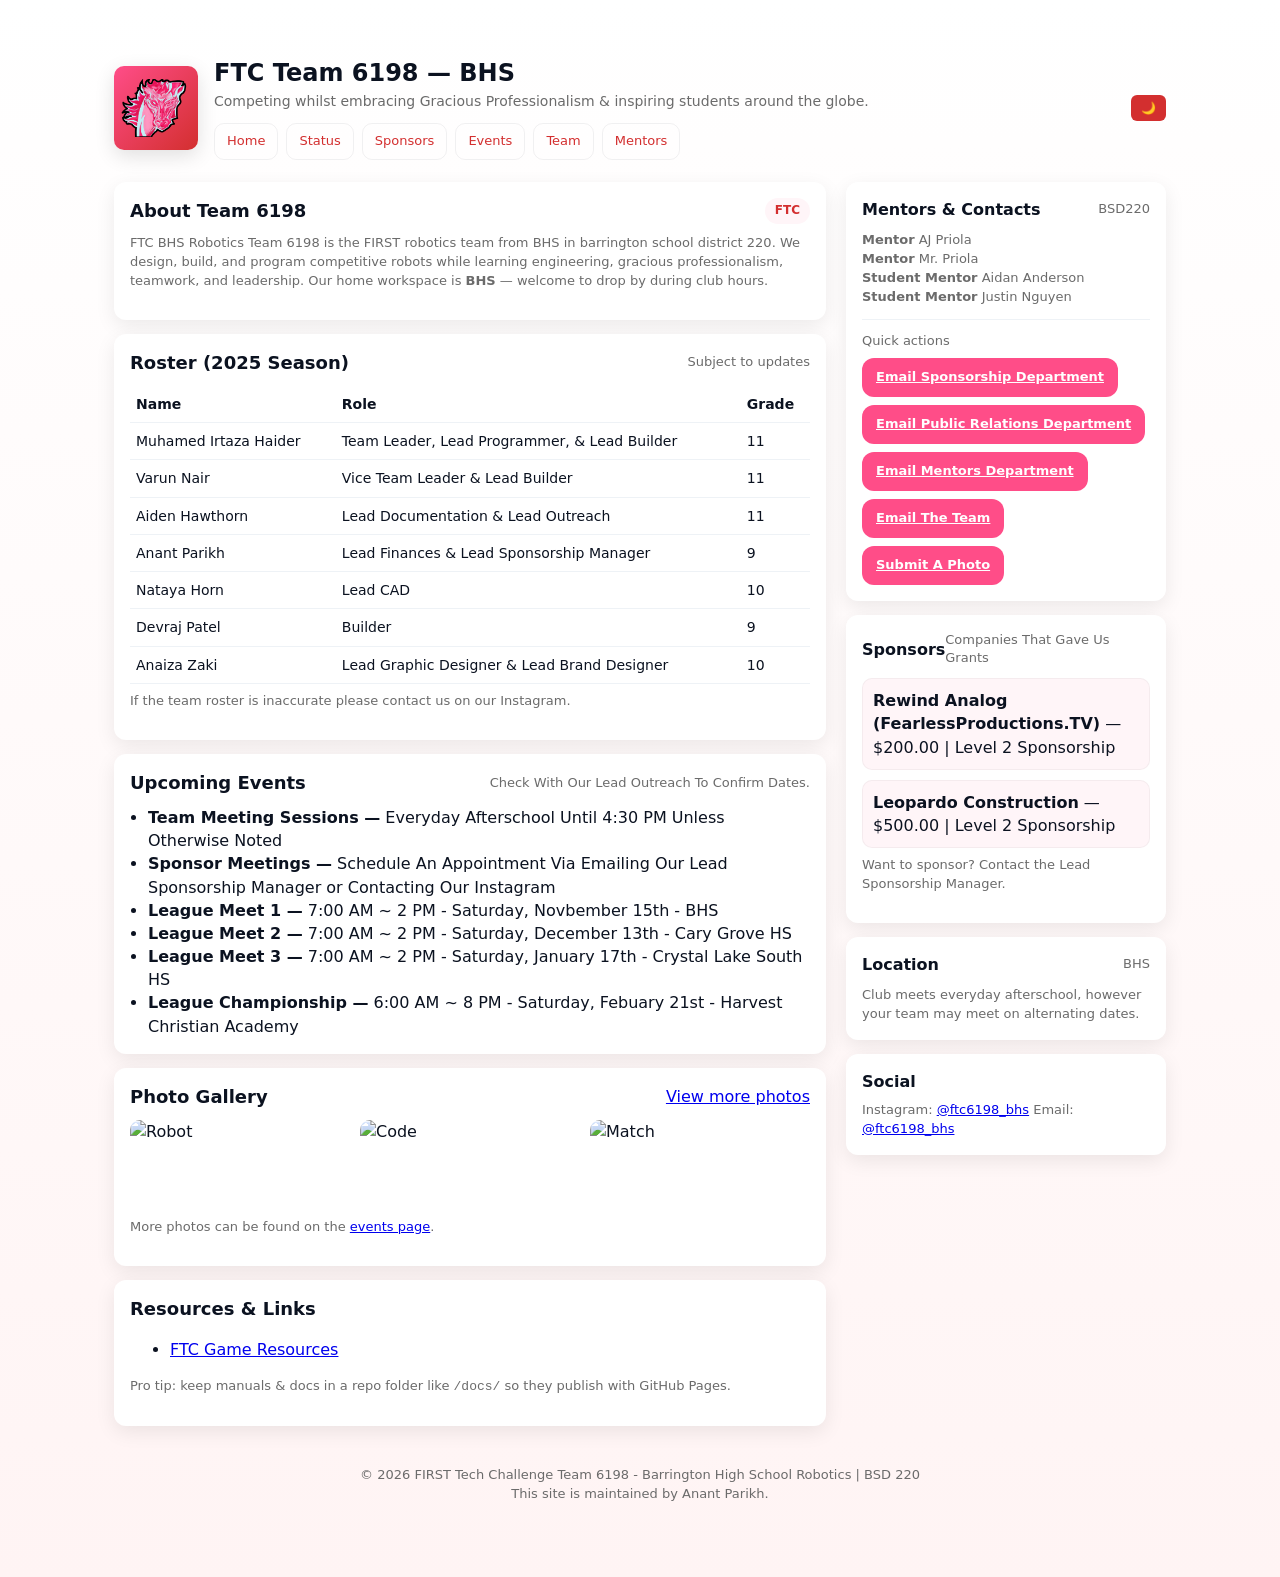
==== index.html @ 5859d626 "Updated index.html" ====
<!doctype html>
<html lang="en">
<head>
  <!-- Page metadata and SEO for Home page -->
  <meta charset="utf-8" />
  <meta name="viewport" content="width=device-width,initial-scale=1" />
  <title>FTC BHS Robotics Team 6198</title>
  <meta name="description" content="FTC BHS Robotics Team 6198. Events, Mentors, Resources, Sponsors, Status, & Team Information pertaining to our team." />
  <meta property="og:title" content="FTC BHS Robotics Team 6198" />
  <meta property="og:description" content="Our robotics team values adaptability, caution, collaboration, dedication, discipline, efficiency, humility, & sustainability." />
  <meta property="og:type" content="website" />
  <meta name="theme-color" content="#ff4d88" />

  <style>
    /* Unified site-wide CSS with requested color scheme: Light = White/Pink/Red; Dark = Black/Maroon/Orange */
    :root {
      --accent: #ff4d88; /* pink */
      --accent-dark: #d32f2f; /* red */
      --muted: #6b6b6b;
      --bg: #ffffff;
      --card: #ffffff;
      --sponsor-bg: #fff5f8;
      --max-width: 1100px;
      --radius: 12px;
      --shadow: 0 6px 20px rgba(0,0,0,0.08);
      --text: #0b1220;
      --pink-bg: #fff5f8;
      font-family: Inter, system-ui, -apple-system, "Segoe UI", Roboto, "Helvetica Neue", Arial, sans-serif;
    }

    body.dark {
      --bg: #000000; /* black */
      --card: #3b0b0b; /* maroon */
      --accent: #ff8a00; /* orange */
      --accent-dark: #d35400; /* darker orange */
      --muted: #b0b0b0;
      --sponsor-bg: rgba(255,255,255,0.03);
      color: #f5f5f5;
      background: linear-gradient(180deg, #000000 0%, #1a0000 100%);
    }

    /* Reset and base */
    * { box-sizing: border-box; }
    body {
      margin: 0;
      background: linear-gradient(180deg, #ffffff 0%, #fff4f4 100%);
      color: var(--text);
      line-height: 1.45;
      -webkit-font-smoothing: antialiased;
      -moz-osx-font-smoothing: grayscale;
      transition: background 0.3s, color 0.3s;
    }

    .wrap { max-width: var(--max-width); margin: 32px auto; padding: 24px; }

    header { display:flex; gap:16px; align-items:center; margin-bottom:18px; }

    .logo {
      width:84px; height:84px; border-radius:10px;
      background: linear-gradient(135deg, var(--accent), var(--accent-dark));
      display:grid; place-items:center; color:white; font-weight:700; font-size:20px;
      box-shadow: 0 6px 20px rgba(0,0,0,0.12);
      position:relative;
      overflow:hidden;
    }
    .logo img {
      width:100%;
      height:100%;
      object-fit:contain;
      position:absolute;
      top:0;
      left:0;
    }
    .logo span {
      position:relative;
      z-index:1;
      font-size:0;
    }

    h1 { margin:0; font-size:24px; }
    .sub { color: var(--muted); font-size:14px; }

    nav { margin-top:12px; display:flex; gap:8px; flex-wrap:wrap; }

    a.btn {
      text-decoration:none; padding:8px 12px; border-radius:10px; background:transparent;
      border:1px solid rgba(15,23,42,0.06); font-size:13px; color:var(--accent-dark);
      transition: background 0.2s, color 0.2s;
    }
    a.btn:hover { background:var(--accent-dark); color:white; }

    .dark-toggle { margin-left:auto; background:var(--accent-dark); border:none; color:white; padding:6px 10px; border-radius:6px; cursor:pointer; font-size:12px; transition:0.2s; }
    .dark-toggle:hover { background:var(--accent); }

    main { display:grid; grid-template-columns: 1fr 320px; gap:20px; margin-top:22px; }
    @media (max-width:900px) { main{ grid-template-columns:1fr; } .right-col{ order:2; } }

    .card {
      background:var(--card); padding:16px; border-radius:var(--radius);
      box-shadow:var(--shadow); transition: background 0.3s, color 0.3s;
    }

    /* Normalize spacing between articles and ensure font is applied */
    html, body { font-family: Inter, system-ui, -apple-system, "Segoe UI", Roboto, "Helvetica Neue", Arial, sans-serif; }
    section > article.card { margin-top: 14px; }
    section > article.card:first-child { margin-top: 0; }

    .section-title { display:flex; justify-content:space-between; align-items:center; margin-bottom:10px; }
    .muted { color:var(--muted); font-size:13px; }
    .muted-block { color:var(--muted); font-size:13px; margin-top:8px; }

    .tag, .pill { display:inline-block; padding:4px 10px; border-radius:999px; background:var(--pink-bg); font-size:12px; font-weight:600; color:var(--accent-dark); }

    table { width:100%; border-collapse:collapse; margin-top:8px; }
    th, td { padding:8px 6px; text-align:left; font-size:14px; border-bottom:1px solid #eef2f6; }
    th { font-weight:700; color:var(--text); }

    .gallery { display:grid; grid-template-columns: repeat(3,1fr); gap:10px; margin-top:8px; }
    .gallery img { width:100%; height:90px; object-fit:cover; border-radius:10px; }
    @media (max-width:600px) { .gallery { grid-template-columns:repeat(2,1fr); } .gallery img { height:72px; } }

    .center { display:flex; align-items:center; gap:10px; }
    .cta { background:var(--accent); color:#fff; padding:10px 14px; border-radius:12px; font-weight:600; display:inline-block; font-size:13px; }

    .sponsor-list { display:flex; flex-direction:column; gap:10px; }
    .sponsor { padding:10px; border-radius:10px; background:var(--sponsor-bg, #fff5f8); border:1px solid rgba(0,0,0,0.04); }

    /* Flip card & grid (mentors/team) */
    .mentor-grid, .team-grid { display:grid; grid-template-columns: repeat(auto-fit, minmax(220px,1fr)); gap:18px; justify-content:center; text-align:center; }
    .team-mentor, .team-member { perspective:1000px; cursor:pointer; }
    .flip-inner { position:relative; width:100%; height:300px; transition: transform 0.6s; transform-style:preserve-3d; }
    .team-mentor:hover .flip-inner, .team-mentor.flipped .flip-inner, .team-member:hover .flip-inner, .team-member.flipped .flip-inner { transform:rotateY(180deg); }
    .flip-front, .flip-back { position:absolute; width:100%; height:100%; backface-visibility:hidden; border-radius:var(--radius); background:var(--card); box-shadow:0 3px 12px rgba(15,23,42,0.05); padding:14px; display:flex; flex-direction:column; align-items:center; justify-content:center; transition: background 0.3s, color 0.3s; }
    .flip-back { transform:rotateY(180deg); background: linear-gradient(135deg, var(--accent), var(--accent-dark)); color:white; text-align:center; }
    .flip-back p { color:#fff5f1; font-size:13px; line-height:1.4; }

    .right-col { position:sticky; top:20px; height:fit-content; }
    .right-col > .card { margin-top: 14px; }
    .right-col > .card:first-child { margin-top: 0; }

    footer { margin-top:22px; text-align:center; color:var(--muted); font-size:13px; padding:18px 0; }
  </style>
</head>
<body>
  <div class="wrap">
    <!-- HEADER: Site branding and navigation -->
    <header>
      <!-- LOGO: Team 6198 branding -->
      <div class="logo" aria-label="Team 6198 Logo">
        <img src="IMAGES/Logo.PNG" alt="6198" />
        <span>6198</span>
      </div>
      <!-- HEADER CONTENT: Title and navigation menu -->
      <div>
        <h1>FTC Team 6198 — BHS</h1>
        <div class="sub">Competing whilst embracing Gracious Professionalism & inspiring students around the globe.</div>
        <!-- PRIMARY NAVIGATION: Links to main pages -->
        <nav>
          <a class="btn" href="index.html">Home</a>
          <a class="btn" href="status.html">Status</a>
          <a class="btn" href="sponsors.html">Sponsors</a>
          <a class="btn" href="events.html">Events</a>
          <a class="btn" href="team.html">Team</a>
          <a class="btn" href="mentors.html">Mentors</a>
        </nav>
      </div>
      <!-- DARK MODE TOGGLE: Theme switcher -->
      <button id="darkModeToggle" class="dark-toggle">🌙</button>
    </header>


    <main>
      <!-- LEFT COLUMN: Main content articles -->
      <section>
        <!-- ABOUT SECTION: Team introduction and mission statement -->
        <article id="about" class="card" aria-labelledby="about-heading">
          <div class="section-title">
            <h2 id="about-heading" style="margin:0;font-size:18px">About Team 6198</h2>
            <span class="tag">FTC</span>
          </div>
          <p class="muted-block">
            FTC BHS Robotics Team 6198 is the FIRST robotics team from BHS in barrington school district 220. We design, build, and program competitive robots while learning engineering, gracious professionalism, teamwork, and leadership. Our home workspace is <strong>BHS</strong> — welcome to drop by during club hours.
          </p>
        </article>

        <!-- ROSTER SECTION: Current team members and their roles (varies by season) -->
        <article id="roster" class="card" aria-labelledby="roster-heading" style="margin-top:14px">
          <div class="section-title">
            <h2 id="roster-heading" style="margin:0;font-size:18px">Roster (2025 Season)</h2>
            <span class="muted small">Subject to updates</span>
          </div>

          <!-- ROSTER TABLE: Team member names, roles, and grade levels -->
          <table role="table" aria-label="Team roster">
            <thead>
              <tr>
                <th>Name</th>
                <th>Role</th>
                <th>Grade</th>
              </tr>
            </thead>
            <tbody id="roster-body">
              <!-- ROSTER ENTRIES: Current team members and their roles -->
              <tr><td>Muhamed Irtaza Haider</td><td>Team Leader, Lead Programmer, & Lead Builder</td><td>11</td></tr>
              <tr><td>Varun Nair</td><td>Vice Team Leader & Lead Builder</td><td>11</td></tr>
              <tr><td>Aiden Hawthorn</td><td>Lead Documentation & Lead Outreach</td><td>11</td></tr>
              <tr><td>Anant Parikh</td><td>Lead Finances & Lead Sponsorship Manager</td><td>9</td></tr>
              <tr><td>Nataya Horn</td><td>Lead CAD</td><td>10</td></tr>
              <tr><td>Devraj Patel</td><td>Builder</td><td>9</td></tr>
              <tr><td>Anaiza Zaki</td><td>Lead Graphic Designer & Lead Brand Designer</td><td>10</td></tr>
            </tbody>
          </table>

          <!-- ROSTER TEMPLATE: Add new team members here each season (varies by season) -->
          <!-- INSTRUCTIONS: Use JavaScript's addRosterRow() function or add table rows directly -->
          <!-- Example: <tr><td>[NAME]</td><td>[ROLE]</td><td>[GRADE]</td></tr> -->

          <p class="muted-block small">If the team roster is inaccurate please contact us on our Instagram.</p>
        </article>

        <!-- UPCOMING EVENTS SECTION: Competitions and team meetings (varies by season) -->
        <article id="schedule" class="card" aria-labelledby="schedule-heading" style="margin-top:14px">
          <div class="section-title">
            <h2 id="schedule-heading" style="margin:0;font-size:18px">Upcoming Events</h2>
            <span class="muted small">Check With Our Lead Outreach To Confirm Dates.</span>
          </div>
          <!-- Events list: Team meetings and competition schedule -->
          <ul style="margin:0;padding-left:18px">
            <li><strong>Team Meeting Sessions —</strong> Everyday Afterschool Until 4:30 PM Unless Otherwise Noted</li>
            <li><strong>Sponsor Meetings —</strong> Schedule An Appointment Via Emailing Our Lead Sponsorship Manager or Contacting Our Instagram</li>
            <li><strong>League Meet 1 —</strong> 7:00 AM ~ 2 PM - Saturday, Novbember 15th - BHS</li>
            <li><strong>League Meet 2 —</strong> 7:00 AM ~ 2 PM - Saturday, December 13th - Cary Grove HS</li>
            <li><strong>League Meet 3 —</strong> 7:00 AM ~ 2 PM - Saturday, January 17th - Crystal Lake South HS</li>
            <li><strong>League Championship —</strong> 6:00 AM ~ 8 PM - Saturday, Febuary 21st - Harvest Christian Academy</li>
          </ul>
        </article>

        <!-- GALLERY SECTION: Robot photos and highlights (varies by season) -->
        <article id="gallery" class="card" aria-labelledby="gallery-heading" style="margin-top:14px">
          <div class="section-title">
            <h2 id="gallery-heading" style="margin:0;font-size:18px">Photo Gallery</h2>
            <a href="events.html#gallery" class="small">View more photos</a>
          </div>
          <!-- Gallery grid: Placeholder images that should be replaced with real photos -->
          <div class="gallery" role="list">
            <!-- GALLERY TEMPLATE: Replace images with actual photos (varies by season) -->
            <img alt="Robot" src="IMAGES/LeagueMeet1-Picture#2.jpg" />
            <img alt="Code" src="IMAGES/LeagueMeet1-Picture#3.jpg" />
            <img alt="Match" src="IMAGES/LeagueMeet1-Picture#8.jpg" />
            <!-- <img alt="ALT TEXT" src="PATH2IMG" /> -->
          <!-- Add CAD Render, Math, Teem Meeting, & Robot Pictures Here Instead Of These Images From Gallery On Event Page -->
          </div>
          <p class="muted-block small">More photos can be found on the <a href="events.html#gallery">events page</a>.</p>
        </article>

        <!-- RESOURCES SECTION: Links to external documentation and tools -->
        <article id="resources" class="card" aria-labelledby="resources-heading" style="margin-top:14px">
          <div class="section-title">
            <h2 id="resources-heading" style="margin:0;font-size:18px">Resources & Links</h2>
          </div>
          <!-- External resource links for FTC competition information -->
          <ul>
            <li><a href="https://ftc-resources.firstinspires.org/ftc/game" target="_blank" rel="noopener">FTC Game Resources</a></li>
          </ul>
          <p class="muted-block small">Pro tip: keep manuals & docs in a repo folder like <code>/docs/</code> so they publish with GitHub Pages.</p>
        </article>
      </section>

      <!-- RIGHT COLUMN: Sidebar with contacts, sponsors, and social info -->
      <aside class="right-col" style="width:100%">
        <!-- MENTORS & CONTACTS: Team leadership and mentor information (varies by season) -->
        <div class="card">
          <div class="section-title">
            <h3 style="margin:0;font-size:16px">Mentors & Contacts</h3>
            <span class="muted small">BSD220</span>
          </div>
          <!-- MENTOR TEMPLATE: Update with current season mentors (varies by season) -->
          <div class="muted-block">
            <!-- Update the Names (varies by season) -->
            <strong>Mentor</strong> AJ Priola<br>
            <strong>Mentor</strong> Mr. Priola<br>
            <strong>Student Mentor</strong> Aidan Anderson<br>
            <strong>Student Mentor</strong> Justin Nguyen<br>
          </div>

          <hr style="margin:12px 0;border:none;border-top:1px solid #eef2f6" />

          <!-- QUICK ACTIONS: Mailto links for contacting team -->
          <div>
            <div class="muted small">Quick actions</div>
            <div style="display:flex;gap:8px;margin-top:8px;flex-wrap:wrap">              
              <a class="cta" href="mailto:bhs.ftc6198+sponsorship@proton.me">Email Sponsorship Department</a>
              <a class="cta" href="mailto:bhs.ftc6198+events@proton.me">Email Public Relations Department</a>
              <a class="cta" href="mailto:bhs.ftc6198+mentors@proton.me">Email Mentors Department</a>
              <a class="cta" href="mailto:bhs.ftc6198+team@proton.me">Email The Team</a>
              <a class="cta" href="mailto:bhs.ftc6198+photo-submission@proton.me">Submit A Photo</a>
            </div>
          </div>
        </div>

        <!-- SPONSORS: List of current sponsors (varies by season) -->
        <div class="card" style="margin-top:14px">
          <div class="section-title">
            <h3 style="margin:0;font-size:16px">Sponsors</h3>
            <span class="muted small">Companies That Gave Us Grants</span>
          </div>
          <!-- SPONSORS TEMPLATE: Add current season sponsors here (varies by season) -->
          <div class="sponsor-list">
            <div class="sponsor"><strong>Rewind Analog (FearlessProductions.TV)</strong> — $200.00 | Level 2 Sponsorship</div>
            <div class="sponsor"><strong>Leopardo Construction</strong> — $500.00 | Level 2 Sponsorship</div>
          </div>
          <p class="muted-block small">Want to sponsor? Contact the Lead Sponsorship Manager.</p>
        </div>

        <!-- LOCATION: Where the team meets -->
        <div class="card" style="margin-top:14px">
          <div class="section-title">
            <h3 style="margin:0;font-size:16px">Location</h3>
            <span class="muted small">BHS</span>
          </div>
          <p class="muted-block small" style="margin:0">Club meets everyday afterschool, however your team may meet on alternating dates.</p>
        </div>

        <!-- SOCIAL MEDIA: Links to team social accounts -->
        <div class="card" style="margin-top:14px">
          <h3 style="margin:0;font-size:16px">Social</h3>
          <p class="muted-block small" style="margin:8px 0 0">
            <!-- UPDATE: Update social media links as needed -->
            Instagram: <a href="#" target="_blank" rel="noopener">@ftc6198_bhs</a>
            Email: <a href="mailTo:Email" target="_blank" rel="noopener">@ftc6198_bhs</a>
          </p>
        </div>
      </aside>
    </main>

    <!-- FOOTER: Copyright and maintainer information -->
    <footer>
      <div class="small">© <span id="year"></span> FIRST Tech Challenge Team 6198 - Barrington High School Robotics | BSD 220</div>
      <div class="small muted">This site is maintained by Anant Parikh.</div>
    </footer>
  </div>

  <script>
    /* ===== JAVASCRIPT: Interactivity and Theme Management ===== */

    /* Auto-update footer year to current year */
    document.getElementById('year').textContent = new Date().getFullYear();

    /* DARK MODE TOGGLE FUNCTIONALITY: Switch between light and dark themes */
    const toggleBtn = document.getElementById('darkModeToggle');
    const applyTheme = theme => {
      document.body.classList.toggle('dark', theme === 'dark');
      toggleBtn.textContent = theme === 'dark' ? '☀️' : '🌙'; /* Change emoji based on mode */
    };
    const savedTheme = localStorage.getItem('theme') === 'dark' ? 'dark' : 'light';
    applyTheme(savedTheme); /* Apply saved theme on page load */
    toggleBtn.addEventListener('click', () => {
      const nextTheme = document.body.classList.contains('dark') ? 'light' : 'dark';
      applyTheme(nextTheme);
      localStorage.setItem('theme', nextTheme); /* Save preference to localStorage */
    });

    /* HELPER FUNCTIONS: Utility functions for roster management */
    /* Add a new row to the roster table dynamically */
    function addRosterRow(name, role, grade){
      const tbody = document.getElementById('roster-body');
      const tr = document.createElement('tr');
      tr.innerHTML = `<td>${escapeHtml(name)}</td><td>${escapeHtml(role)}</td><td>${escapeHtml(grade)}</td>`;
      tbody.appendChild(tr);
    }
    /* Escape HTML special characters to prevent injection attacks */
    function escapeHtml(str){
      return String(str).replace(/[&<>"']/g, m => ({'&':'&amp;','<':'&lt;','>':'&gt;','"':'&quot;',"'":'&#39;'}[m]));
    }
  </script>
</body>
</html>
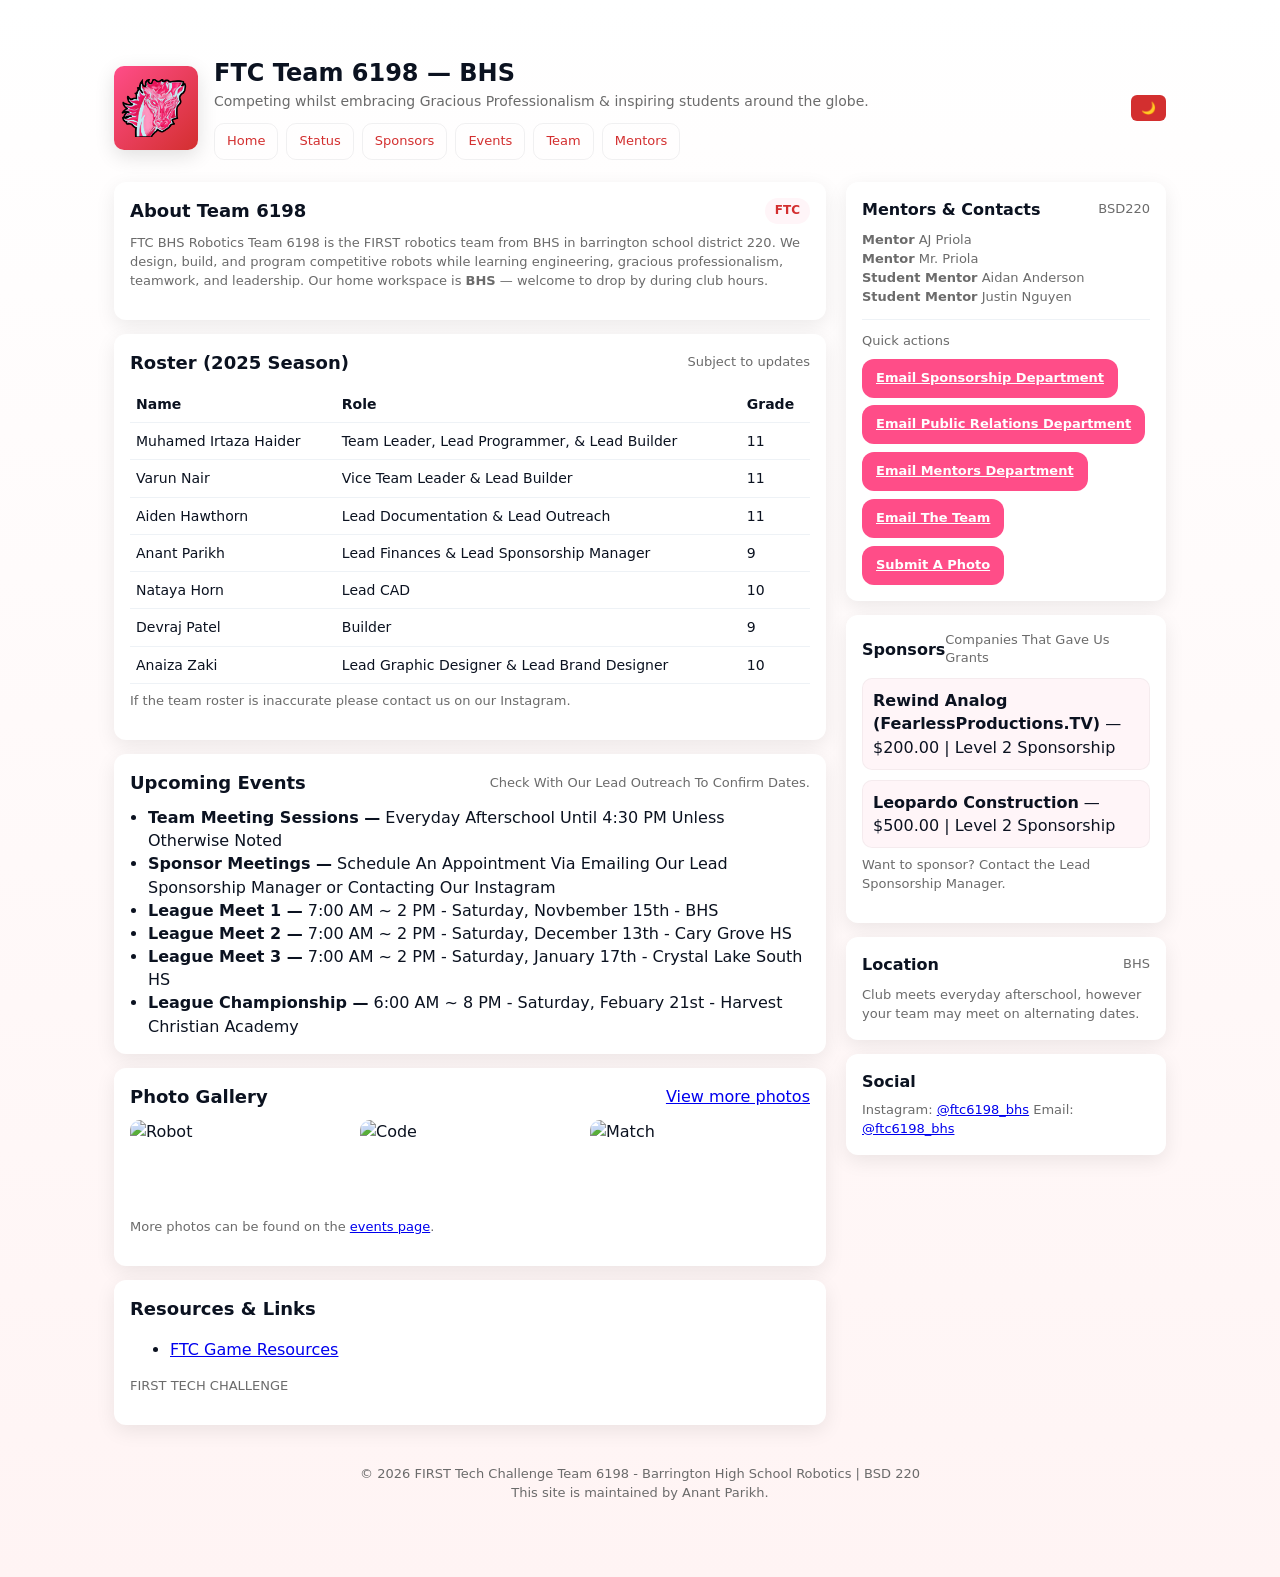
==== commit b4d0b408: "Update index.html" ====
--- a/index.html
+++ b/index.html
@@ -262,7 +262,7 @@
           <ul>
             <li><a href="https://ftc-resources.firstinspires.org/ftc/game" target="_blank" rel="noopener">FTC Game Resources</a></li>
           </ul>
-          <p class="muted-block small">Pro tip: keep manuals & docs in a repo folder like <code>/docs/</code> so they publish with GitHub Pages.</p>
+          <p class="muted-block small">FIRST TECH CHALLENGE</p>
         </article>
       </section>
 
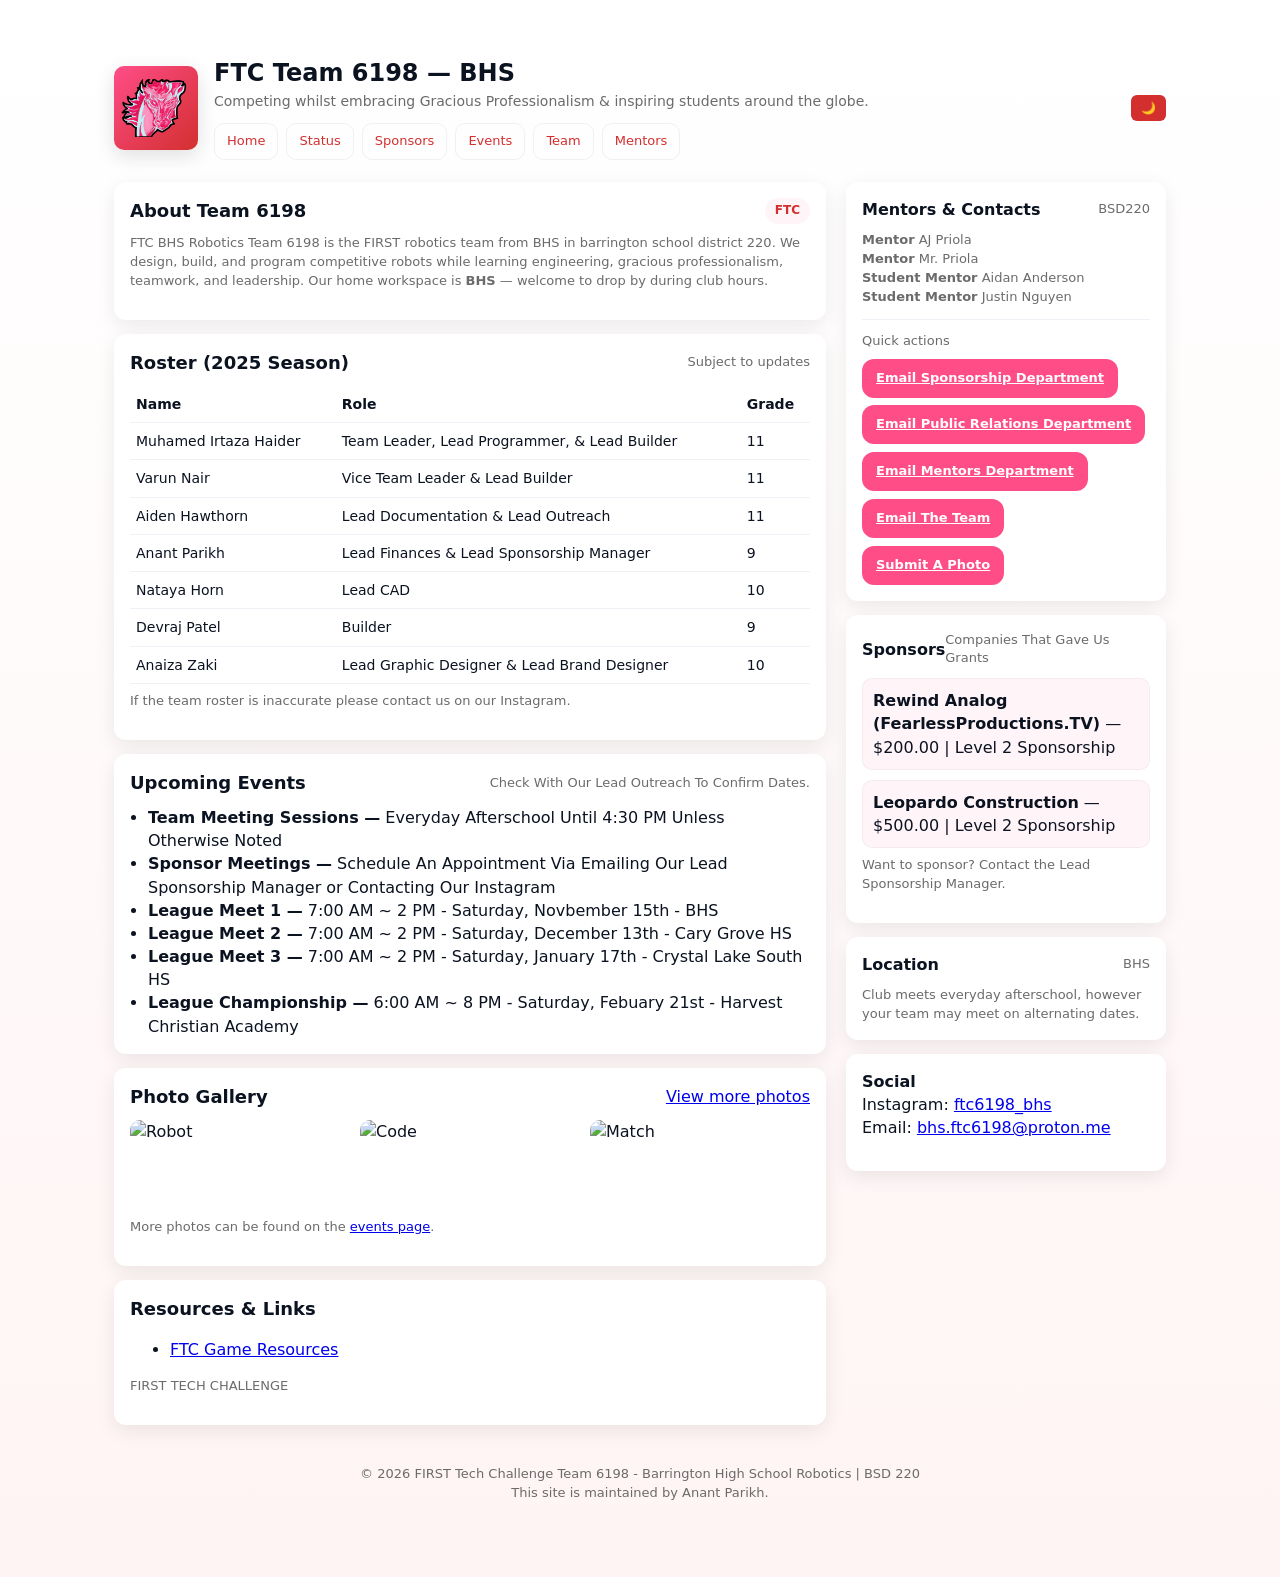
==== commit 5ea61e13: "Update index.html Added Socials" ====
--- a/index.html
+++ b/index.html
@@ -244,9 +244,9 @@
           <!-- Gallery grid: Placeholder images that should be replaced with real photos -->
           <div class="gallery" role="list">
             <!-- GALLERY TEMPLATE: Replace images with actual photos (varies by season) -->
-            <img alt="Robot" src="IMAGES/LeagueMeet1-Picture#2.jpg" />
-            <img alt="Code" src="IMAGES/LeagueMeet1-Picture#3.jpg" />
-            <img alt="Match" src="IMAGES/LeagueMeet1-Picture#8.jpg" />
+            <img alt="Robot" src="IMAGES/LeagueMeet1-Picture2.jpg" />
+            <img alt="Code" src="IMAGES/LeagueMeet1-Picture3.jpg" />
+            <img alt="Match" src="IMAGES/LeagueMeet1-Picture8.jpg" />
             <!-- <img alt="ALT TEXT" src="PATH2IMG" /> -->
           <!-- Add CAD Render, Math, Teem Meeting, & Robot Pictures Here Instead Of These Images From Gallery On Event Page -->
           </div>
@@ -324,10 +324,8 @@
         <!-- SOCIAL MEDIA: Links to team social accounts -->
         <div class="card" style="margin-top:14px">
           <h3 style="margin:0;font-size:16px">Social</h3>
-          <p class="muted-block small" style="margin:8px 0 0">
-            <!-- UPDATE: Update social media links as needed -->
-            Instagram: <a href="#" target="_blank" rel="noopener">@ftc6198_bhs</a>
-            Email: <a href="mailTo:Email" target="_blank" rel="noopener">@ftc6198_bhs</a>
+            Instagram: <a href="https://www.instagram.com/ftc6198_bhs?igsh=MXg0MngyNGh6Z2hkNg==" target="_blank" rel="noopener">ftc6198_bhs</a><br>
+            Email: <a href="mailTo:bhs.ftc6198@proton.me" target="_blank" rel="noopener">bhs.ftc6198@proton.me</a>
           </p>
         </div>
       </aside>
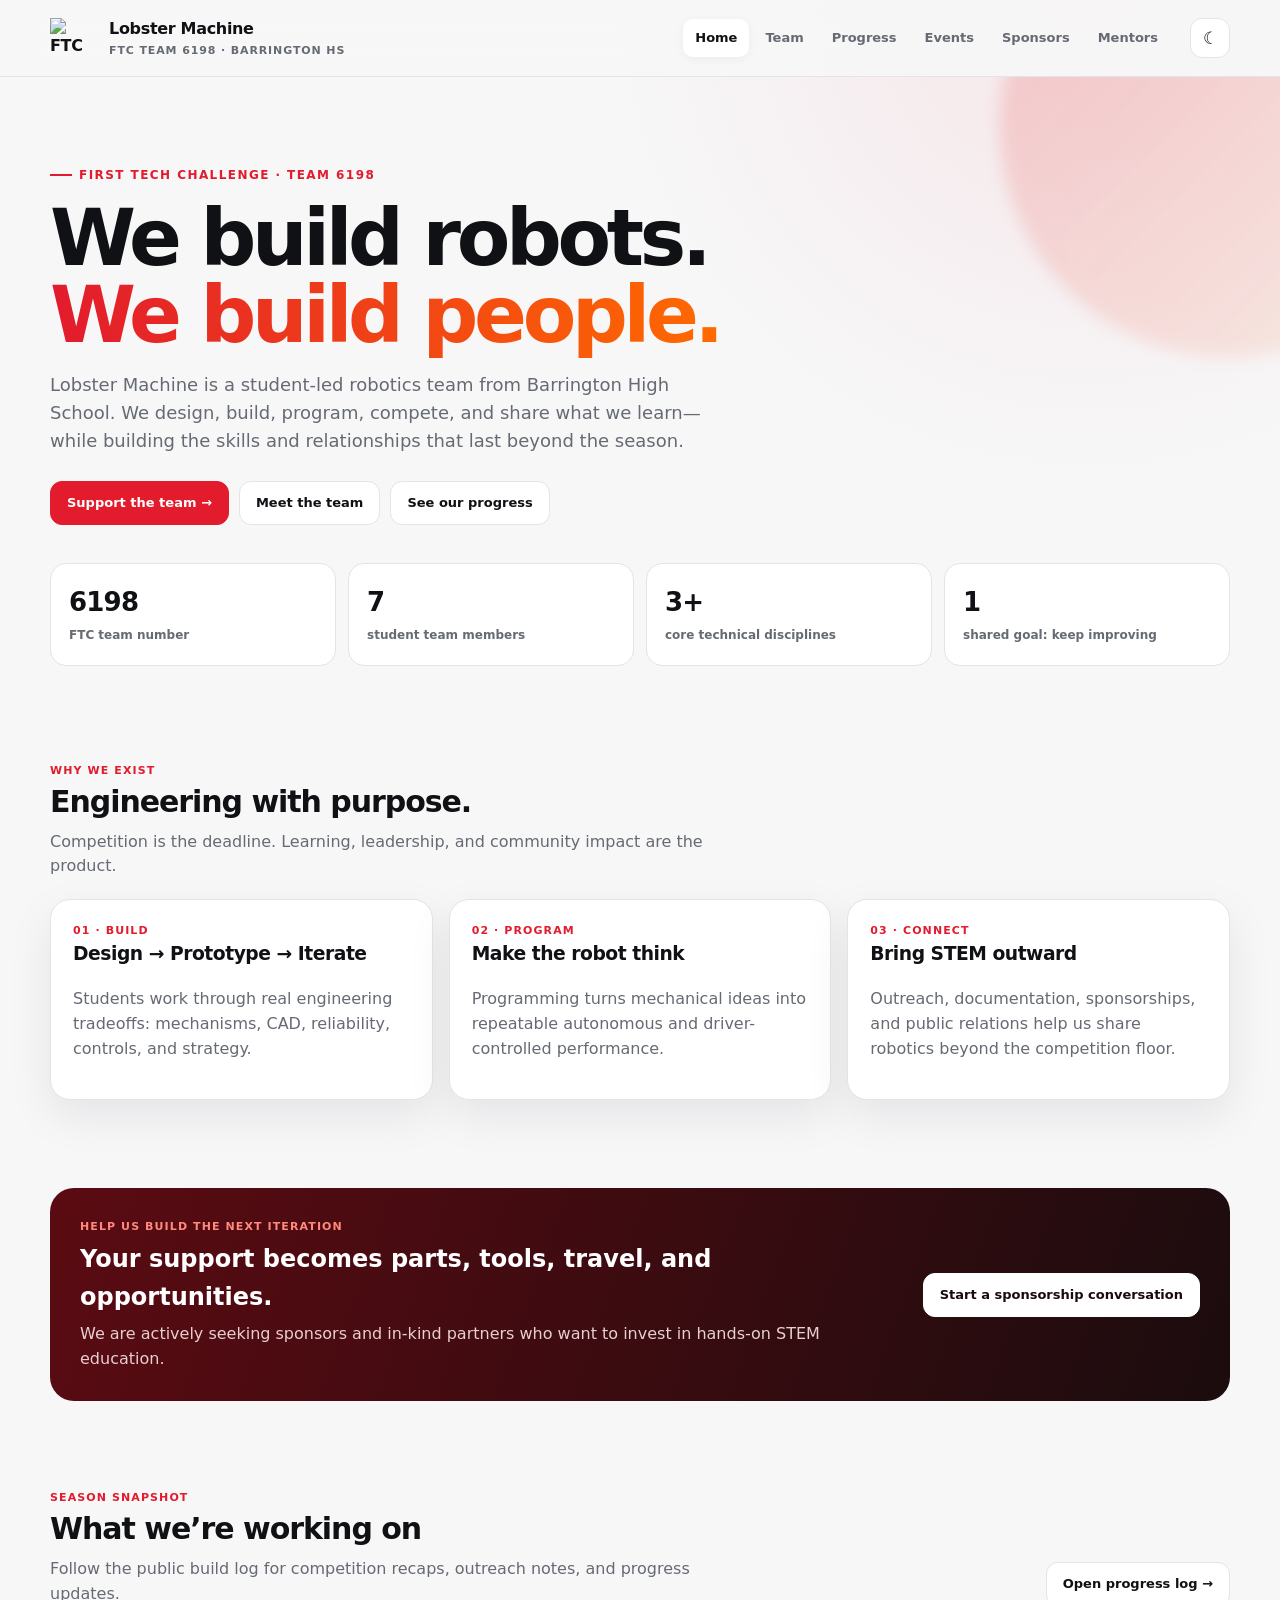
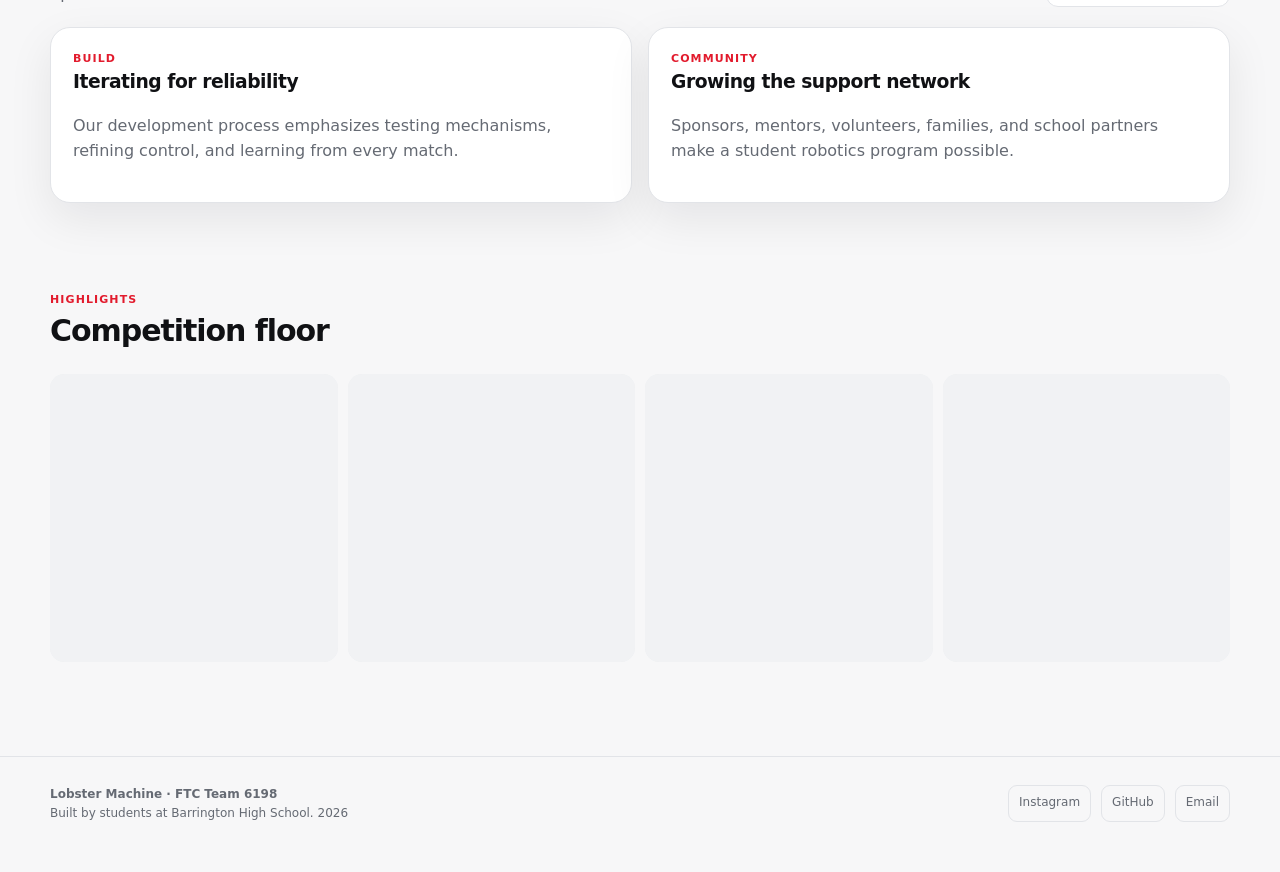
==== commit 5b0a0dcb: "Vercel Revamp" ====
--- a/index.html
+++ b/index.html
@@ -1,375 +1,35 @@
 <!doctype html>
-<html lang="en">
-<head>
-  <!-- Page metadata and SEO for Home page -->
-  <meta charset="utf-8" />
-  <meta name="viewport" content="width=device-width,initial-scale=1" />
-  <title>FTC BHS Robotics Team 6198</title>
-  <meta name="description" content="FTC BHS Robotics Team 6198. Events, Mentors, Resources, Sponsors, Status, & Team Information pertaining to our team." />
-  <meta property="og:title" content="FTC BHS Robotics Team 6198" />
-  <meta property="og:description" content="Our robotics team values adaptability, caution, collaboration, dedication, discipline, efficiency, humility, & sustainability." />
-  <meta property="og:type" content="website" />
-  <meta name="theme-color" content="#ff4d88" />
-
-  <style>
-    /* Unified site-wide CSS with requested color scheme: Light = White/Pink/Red; Dark = Black/Maroon/Orange */
-    :root {
-      --accent: #ff4d88; /* pink */
-      --accent-dark: #d32f2f; /* red */
-      --muted: #6b6b6b;
-      --bg: #ffffff;
-      --card: #ffffff;
-      --sponsor-bg: #fff5f8;
-      --max-width: 1100px;
-      --radius: 12px;
-      --shadow: 0 6px 20px rgba(0,0,0,0.08);
-      --text: #0b1220;
-      --pink-bg: #fff5f8;
-      font-family: Inter, system-ui, -apple-system, "Segoe UI", Roboto, "Helvetica Neue", Arial, sans-serif;
-    }
-
-    body.dark {
-      --bg: #000000; /* black */
-      --card: #3b0b0b; /* maroon */
-      --accent: #ff8a00; /* orange */
-      --accent-dark: #d35400; /* darker orange */
-      --muted: #b0b0b0;
-      --sponsor-bg: rgba(255,255,255,0.03);
-      color: #f5f5f5;
-      background: linear-gradient(180deg, #000000 0%, #1a0000 100%);
-    }
-
-    /* Reset and base */
-    * { box-sizing: border-box; }
-    body {
-      margin: 0;
-      background: linear-gradient(180deg, #ffffff 0%, #fff4f4 100%);
-      color: var(--text);
-      line-height: 1.45;
-      -webkit-font-smoothing: antialiased;
-      -moz-osx-font-smoothing: grayscale;
-      transition: background 0.3s, color 0.3s;
-    }
-
-    .wrap { max-width: var(--max-width); margin: 32px auto; padding: 24px; }
-
-    header { display:flex; gap:16px; align-items:center; margin-bottom:18px; }
-
-    .logo {
-      width:84px; height:84px; border-radius:10px;
-      background: linear-gradient(135deg, var(--accent), var(--accent-dark));
-      display:grid; place-items:center; color:white; font-weight:700; font-size:20px;
-      box-shadow: 0 6px 20px rgba(0,0,0,0.12);
-      position:relative;
-      overflow:hidden;
-    }
-    .logo img {
-      width:100%;
-      height:100%;
-      object-fit:contain;
-      position:absolute;
-      top:0;
-      left:0;
-    }
-    .logo span {
-      position:relative;
-      z-index:1;
-      font-size:0;
-    }
-
-    h1 { margin:0; font-size:24px; }
-    .sub { color: var(--muted); font-size:14px; }
-
-    nav { margin-top:12px; display:flex; gap:8px; flex-wrap:wrap; }
-
-    a.btn {
-      text-decoration:none; padding:8px 12px; border-radius:10px; background:transparent;
-      border:1px solid rgba(15,23,42,0.06); font-size:13px; color:var(--accent-dark);
-      transition: background 0.2s, color 0.2s;
-    }
-    a.btn:hover { background:var(--accent-dark); color:white; }
-
-    .dark-toggle { margin-left:auto; background:var(--accent-dark); border:none; color:white; padding:6px 10px; border-radius:6px; cursor:pointer; font-size:12px; transition:0.2s; }
-    .dark-toggle:hover { background:var(--accent); }
-
-    main { display:grid; grid-template-columns: 1fr 320px; gap:20px; margin-top:22px; }
-    @media (max-width:900px) { main{ grid-template-columns:1fr; } .right-col{ order:2; } }
-
-    .card {
-      background:var(--card); padding:16px; border-radius:var(--radius);
-      box-shadow:var(--shadow); transition: background 0.3s, color 0.3s;
-    }
-
-    /* Normalize spacing between articles and ensure font is applied */
-    html, body { font-family: Inter, system-ui, -apple-system, "Segoe UI", Roboto, "Helvetica Neue", Arial, sans-serif; }
-    section > article.card { margin-top: 14px; }
-    section > article.card:first-child { margin-top: 0; }
-
-    .section-title { display:flex; justify-content:space-between; align-items:center; margin-bottom:10px; }
-    .muted { color:var(--muted); font-size:13px; }
-    .muted-block { color:var(--muted); font-size:13px; margin-top:8px; }
-
-    .tag, .pill { display:inline-block; padding:4px 10px; border-radius:999px; background:var(--pink-bg); font-size:12px; font-weight:600; color:var(--accent-dark); }
-
-    table { width:100%; border-collapse:collapse; margin-top:8px; }
-    th, td { padding:8px 6px; text-align:left; font-size:14px; border-bottom:1px solid #eef2f6; }
-    th { font-weight:700; color:var(--text); }
-
-    .gallery { display:grid; grid-template-columns: repeat(3,1fr); gap:10px; margin-top:8px; }
-    .gallery img { width:100%; height:90px; object-fit:cover; border-radius:10px; }
-    @media (max-width:600px) { .gallery { grid-template-columns:repeat(2,1fr); } .gallery img { height:72px; } }
-
-    .center { display:flex; align-items:center; gap:10px; }
-    .cta { background:var(--accent); color:#fff; padding:10px 14px; border-radius:12px; font-weight:600; display:inline-block; font-size:13px; }
-
-    .sponsor-list { display:flex; flex-direction:column; gap:10px; }
-    .sponsor { padding:10px; border-radius:10px; background:var(--sponsor-bg, #fff5f8); border:1px solid rgba(0,0,0,0.04); }
-
-    /* Flip card & grid (mentors/team) */
-    .mentor-grid, .team-grid { display:grid; grid-template-columns: repeat(auto-fit, minmax(220px,1fr)); gap:18px; justify-content:center; text-align:center; }
-    .team-mentor, .team-member { perspective:1000px; cursor:pointer; }
-    .flip-inner { position:relative; width:100%; height:300px; transition: transform 0.6s; transform-style:preserve-3d; }
-    .team-mentor:hover .flip-inner, .team-mentor.flipped .flip-inner, .team-member:hover .flip-inner, .team-member.flipped .flip-inner { transform:rotateY(180deg); }
-    .flip-front, .flip-back { position:absolute; width:100%; height:100%; backface-visibility:hidden; border-radius:var(--radius); background:var(--card); box-shadow:0 3px 12px rgba(15,23,42,0.05); padding:14px; display:flex; flex-direction:column; align-items:center; justify-content:center; transition: background 0.3s, color 0.3s; }
-    .flip-back { transform:rotateY(180deg); background: linear-gradient(135deg, var(--accent), var(--accent-dark)); color:white; text-align:center; }
-    .flip-back p { color:#fff5f1; font-size:13px; line-height:1.4; }
-
-    .right-col { position:sticky; top:20px; height:fit-content; }
-    .right-col > .card { margin-top: 14px; }
-    .right-col > .card:first-child { margin-top: 0; }
-
-    footer { margin-top:22px; text-align:center; color:var(--muted); font-size:13px; padding:18px 0; }
-  </style>
-</head>
-<body>
-  <div class="wrap">
-    <!-- HEADER: Site branding and navigation -->
-    <header>
-      <!-- LOGO: Team 6198 branding -->
-      <div class="logo" aria-label="Team 6198 Logo">
-        <img src="IMAGES/Logo.PNG" alt="6198" />
-        <span>6198</span>
-      </div>
-      <!-- HEADER CONTENT: Title and navigation menu -->
-      <div>
-        <h1>FTC Team 6198 — BHS</h1>
-        <div class="sub">Competing whilst embracing Gracious Professionalism & inspiring students around the globe.</div>
-        <!-- PRIMARY NAVIGATION: Links to main pages -->
-        <nav>
-          <a class="btn" href="index.html">Home</a>
-          <a class="btn" href="status.html">Status</a>
-          <a class="btn" href="sponsors.html">Sponsors</a>
-          <a class="btn" href="events.html">Events</a>
-          <a class="btn" href="team.html">Team</a>
-          <a class="btn" href="mentors.html">Mentors</a>
-        </nav>
-      </div>
-      <!-- DARK MODE TOGGLE: Theme switcher -->
-      <button id="darkModeToggle" class="dark-toggle">🌙</button>
-    </header>
-
-
-    <main>
-      <!-- LEFT COLUMN: Main content articles -->
-      <section>
-        <!-- ABOUT SECTION: Team introduction and mission statement -->
-        <article id="about" class="card" aria-labelledby="about-heading">
-          <div class="section-title">
-            <h2 id="about-heading" style="margin:0;font-size:18px">About Team 6198</h2>
-            <span class="tag">FTC</span>
-          </div>
-          <p class="muted-block">
-            FTC BHS Robotics Team 6198 is the FIRST robotics team from BHS in barrington school district 220. We design, build, and program competitive robots while learning engineering, gracious professionalism, teamwork, and leadership. Our home workspace is <strong>BHS</strong> — welcome to drop by during club hours.
-          </p>
-        </article>
-
-        <!-- ROSTER SECTION: Current team members and their roles (varies by season) -->
-        <article id="roster" class="card" aria-labelledby="roster-heading" style="margin-top:14px">
-          <div class="section-title">
-            <h2 id="roster-heading" style="margin:0;font-size:18px">Roster (2025 Season)</h2>
-            <span class="muted small">Subject to updates</span>
-          </div>
-
-          <!-- ROSTER TABLE: Team member names, roles, and grade levels -->
-          <table role="table" aria-label="Team roster">
-            <thead>
-              <tr>
-                <th>Name</th>
-                <th>Role</th>
-                <th>Grade</th>
-              </tr>
-            </thead>
-            <tbody id="roster-body">
-              <!-- ROSTER ENTRIES: Current team members and their roles -->
-              <tr><td>Muhamed Irtaza Haider</td><td>Team Leader, Lead Programmer, & Lead Builder</td><td>11</td></tr>
-              <tr><td>Varun Nair</td><td>Vice Team Leader & Lead Builder</td><td>11</td></tr>
-              <tr><td>Aiden Hawthorn</td><td>Lead Documentation & Lead Outreach</td><td>11</td></tr>
-              <tr><td>Anant Parikh</td><td>Lead Finances & Lead Sponsorship Manager</td><td>9</td></tr>
-              <tr><td>Nataya Horn</td><td>Lead CAD</td><td>10</td></tr>
-              <tr><td>Devraj Patel</td><td>Builder</td><td>9</td></tr>
-              <tr><td>Anaiza Zaki</td><td>Lead Graphic Designer & Lead Brand Designer</td><td>10</td></tr>
-            </tbody>
-          </table>
-
-          <!-- ROSTER TEMPLATE: Add new team members here each season (varies by season) -->
-          <!-- INSTRUCTIONS: Use JavaScript's addRosterRow() function or add table rows directly -->
-          <!-- Example: <tr><td>[NAME]</td><td>[ROLE]</td><td>[GRADE]</td></tr> -->
-
-          <p class="muted-block small">If the team roster is inaccurate please contact us on our Instagram.</p>
-        </article>
-
-        <!-- UPCOMING EVENTS SECTION: Competitions and team meetings (varies by season) -->
-        <article id="schedule" class="card" aria-labelledby="schedule-heading" style="margin-top:14px">
-          <div class="section-title">
-            <h2 id="schedule-heading" style="margin:0;font-size:18px">Upcoming Events</h2>
-            <span class="muted small">Check With Our Lead Outreach To Confirm Dates.</span>
-          </div>
-          <!-- Events list: Team meetings and competition schedule -->
-          <ul style="margin:0;padding-left:18px">
-            <li><strong>Team Meeting Sessions —</strong> Everyday Afterschool Until 4:30 PM Unless Otherwise Noted</li>
-            <li><strong>Sponsor Meetings —</strong> Schedule An Appointment Via Emailing Our Lead Sponsorship Manager or Contacting Our Instagram</li>
-            <li><strong>League Meet 1 —</strong> 7:00 AM ~ 2 PM - Saturday, Novbember 15th - BHS</li>
-            <li><strong>League Meet 2 —</strong> 7:00 AM ~ 2 PM - Saturday, December 13th - Cary Grove HS</li>
-            <li><strong>League Meet 3 —</strong> 7:00 AM ~ 2 PM - Saturday, January 17th - Crystal Lake South HS</li>
-            <li><strong>League Championship —</strong> 6:00 AM ~ 8 PM - Saturday, Febuary 21st - Harvest Christian Academy</li>
-          </ul>
-        </article>
-
-        <!-- GALLERY SECTION: Robot photos and highlights (varies by season) -->
-        <article id="gallery" class="card" aria-labelledby="gallery-heading" style="margin-top:14px">
-          <div class="section-title">
-            <h2 id="gallery-heading" style="margin:0;font-size:18px">Photo Gallery</h2>
-            <a href="events.html#gallery" class="small">View more photos</a>
-          </div>
-          <!-- Gallery grid: Placeholder images that should be replaced with real photos -->
-          <div class="gallery" role="list">
-            <!-- GALLERY TEMPLATE: Replace images with actual photos (varies by season) -->
-            <img alt="Robot" src="IMAGES/LeagueMeet1-Picture2.jpg" />
-            <img alt="Code" src="IMAGES/LeagueMeet1-Picture3.jpg" />
-            <img alt="Match" src="IMAGES/LeagueMeet1-Picture8.jpg" />
-            <!-- <img alt="ALT TEXT" src="PATH2IMG" /> -->
-          <!-- Add CAD Render, Math, Teem Meeting, & Robot Pictures Here Instead Of These Images From Gallery On Event Page -->
-          </div>
-          <p class="muted-block small">More photos can be found on the <a href="events.html#gallery">events page</a>.</p>
-        </article>
-
-        <!-- RESOURCES SECTION: Links to external documentation and tools -->
-        <article id="resources" class="card" aria-labelledby="resources-heading" style="margin-top:14px">
-          <div class="section-title">
-            <h2 id="resources-heading" style="margin:0;font-size:18px">Resources & Links</h2>
-          </div>
-          <!-- External resource links for FTC competition information -->
-          <ul>
-            <li><a href="https://ftc-resources.firstinspires.org/ftc/game" target="_blank" rel="noopener">FTC Game Resources</a></li>
-          </ul>
-          <p class="muted-block small">FIRST TECH CHALLENGE</p>
-        </article>
-      </section>
-
-      <!-- RIGHT COLUMN: Sidebar with contacts, sponsors, and social info -->
-      <aside class="right-col" style="width:100%">
-        <!-- MENTORS & CONTACTS: Team leadership and mentor information (varies by season) -->
-        <div class="card">
-          <div class="section-title">
-            <h3 style="margin:0;font-size:16px">Mentors & Contacts</h3>
-            <span class="muted small">BSD220</span>
-          </div>
-          <!-- MENTOR TEMPLATE: Update with current season mentors (varies by season) -->
-          <div class="muted-block">
-            <!-- Update the Names (varies by season) -->
-            <strong>Mentor</strong> AJ Priola<br>
-            <strong>Mentor</strong> Mr. Priola<br>
-            <strong>Student Mentor</strong> Aidan Anderson<br>
-            <strong>Student Mentor</strong> Justin Nguyen<br>
-          </div>
-
-          <hr style="margin:12px 0;border:none;border-top:1px solid #eef2f6" />
-
-          <!-- QUICK ACTIONS: Mailto links for contacting team -->
-          <div>
-            <div class="muted small">Quick actions</div>
-            <div style="display:flex;gap:8px;margin-top:8px;flex-wrap:wrap">              
-              <a class="cta" href="mailto:bhs.ftc6198+sponsorship@proton.me">Email Sponsorship Department</a>
-              <a class="cta" href="mailto:bhs.ftc6198+events@proton.me">Email Public Relations Department</a>
-              <a class="cta" href="mailto:bhs.ftc6198+mentors@proton.me">Email Mentors Department</a>
-              <a class="cta" href="mailto:bhs.ftc6198+team@proton.me">Email The Team</a>
-              <a class="cta" href="mailto:bhs.ftc6198+photo-submission@proton.me">Submit A Photo</a>
-            </div>
-          </div>
-        </div>
-
-        <!-- SPONSORS: List of current sponsors (varies by season) -->
-        <div class="card" style="margin-top:14px">
-          <div class="section-title">
-            <h3 style="margin:0;font-size:16px">Sponsors</h3>
-            <span class="muted small">Companies That Gave Us Grants</span>
-          </div>
-          <!-- SPONSORS TEMPLATE: Add current season sponsors here (varies by season) -->
-          <div class="sponsor-list">
-            <div class="sponsor"><strong>Rewind Analog (FearlessProductions.TV)</strong> — $200.00 | Level 2 Sponsorship</div>
-            <div class="sponsor"><strong>Leopardo Construction</strong> — $500.00 | Level 2 Sponsorship</div>
-          </div>
-          <p class="muted-block small">Want to sponsor? Contact the Lead Sponsorship Manager.</p>
-        </div>
-
-        <!-- LOCATION: Where the team meets -->
-        <div class="card" style="margin-top:14px">
-          <div class="section-title">
-            <h3 style="margin:0;font-size:16px">Location</h3>
-            <span class="muted small">BHS</span>
-          </div>
-          <p class="muted-block small" style="margin:0">Club meets everyday afterschool, however your team may meet on alternating dates.</p>
-        </div>
-
-        <!-- SOCIAL MEDIA: Links to team social accounts -->
-        <div class="card" style="margin-top:14px">
-          <h3 style="margin:0;font-size:16px">Social</h3>
-            Instagram: <a href="https://www.instagram.com/ftc6198_bhs?igsh=MXg0MngyNGh6Z2hkNg==" target="_blank" rel="noopener">ftc6198_bhs</a><br>
-            Email: <a href="mailTo:bhs.ftc6198@proton.me" target="_blank" rel="noopener">bhs.ftc6198@proton.me</a>
-          </p>
-        </div>
-      </aside>
-    </main>
-
-    <!-- FOOTER: Copyright and maintainer information -->
-    <footer>
-      <div class="small">© <span id="year"></span> FIRST Tech Challenge Team 6198 - Barrington High School Robotics | BSD 220</div>
-      <div class="small muted">This site is maintained by Anant Parikh.</div>
-    </footer>
-  </div>
-
-  <script>
-    /* ===== JAVASCRIPT: Interactivity and Theme Management ===== */
-
-    /* Auto-update footer year to current year */
-    document.getElementById('year').textContent = new Date().getFullYear();
-
-    /* DARK MODE TOGGLE FUNCTIONALITY: Switch between light and dark themes */
-    const toggleBtn = document.getElementById('darkModeToggle');
-    const applyTheme = theme => {
-      document.body.classList.toggle('dark', theme === 'dark');
-      toggleBtn.textContent = theme === 'dark' ? '☀️' : '🌙'; /* Change emoji based on mode */
-    };
-    const savedTheme = localStorage.getItem('theme') === 'dark' ? 'dark' : 'light';
-    applyTheme(savedTheme); /* Apply saved theme on page load */
-    toggleBtn.addEventListener('click', () => {
-      const nextTheme = document.body.classList.contains('dark') ? 'light' : 'dark';
-      applyTheme(nextTheme);
-      localStorage.setItem('theme', nextTheme); /* Save preference to localStorage */
-    });
-
-    /* HELPER FUNCTIONS: Utility functions for roster management */
-    /* Add a new row to the roster table dynamically */
-    function addRosterRow(name, role, grade){
-      const tbody = document.getElementById('roster-body');
-      const tr = document.createElement('tr');
-      tr.innerHTML = `<td>${escapeHtml(name)}</td><td>${escapeHtml(role)}</td><td>${escapeHtml(grade)}</td>`;
-      tbody.appendChild(tr);
-    }
-    /* Escape HTML special characters to prevent injection attacks */
-    function escapeHtml(str){
-      return String(str).replace(/[&<>"']/g, m => ({'&':'&amp;','<':'&lt;','>':'&gt;','"':'&quot;',"'":'&#39;'}[m]));
-    }
-  </script>
-</body>
-</html>
+<html lang="en"><head>
+<meta charset="utf-8"><meta name="viewport" content="width=device-width,initial-scale=1">
+<title>FTC Team 6198 Lobster Machine · FTC 6198 Lobster Machine</title>
+<meta name="description" content="Meet Lobster Machine, FTC Team 6198 from Barrington High School.">
+<meta name="theme-color" content="#e21b2d">
+<link rel="stylesheet" href="assets/css/site.css">
+</head><body data-page="home">
+<a class="skip" href="#main">Skip to content</a>
+<header class="site-header"><div class="container navbar">
+<a class="brand" href="index.html"><img class="brand-logo" src="assets/images/Logo.webp" alt="FTC Team 6198 logo" width="512" height="355" loading="eager" decoding="async"><div class="brand-copy">Lobster Machine<small>FTC Team 6198 · Barrington HS</small></div></a>
+<nav class="nav-links" id="navLinks" aria-label="Primary"><a data-page="home" href="index.html">Home</a><a data-page="team" href="team.html">Team</a><a data-page="status" href="status.html">Progress</a><a data-page="events" href="events.html">Events</a><a data-page="sponsors" href="sponsors.html">Sponsors</a><a data-page="mentors" href="mentors.html">Mentors</a></nav>
+<button class="icon-btn menu-btn" id="menuToggle" aria-label="Open menu">☰</button><button class="icon-btn" id="themeToggle" aria-label="Switch theme">☾</button>
+</div></header>
+<main id="main">
+<section class="hero"><div class="container">
+<div class="eyebrow">FIRST Tech Challenge · Team 6198</div>
+<h1>We build robots.<br><span>We build people.</span></h1>
+<p>Lobster Machine is a student-led robotics team from Barrington High School. We design, build, program, compete, and share what we learn—while building the skills and relationships that last beyond the season.</p>
+<div class="actions"><a class="btn btn-primary" href="sponsors.html">Support the team →</a><a class="btn" href="team.html">Meet the team</a><a class="btn" href="status.html">See our progress</a></div>
+<div class="stats"><div class="stat"><strong>6198</strong><span>FTC team number</span></div><div class="stat"><strong>7</strong><span>student team members</span></div><div class="stat"><strong>3+</strong><span>core technical disciplines</span></div><div class="stat"><strong>1</strong><span>shared goal: keep improving</span></div></div>
+</div></section>
+<section class="section"><div class="container">
+<div class="section-head"><div><div class="kicker">Why we exist</div><h2>Engineering with purpose.</h2><p>Competition is the deadline. Learning, leadership, and community impact are the product.</p></div></div>
+<div class="grid grid-3"><article class="card"><div class="kicker">01 · Build</div><h3>Design → Prototype → Iterate</h3><p class="muted">Students work through real engineering tradeoffs: mechanisms, CAD, reliability, controls, and strategy.</p></article>
+<article class="card"><div class="kicker">02 · Program</div><h3>Make the robot think</h3><p class="muted">Programming turns mechanical ideas into repeatable autonomous and driver-controlled performance.</p></article>
+<article class="card"><div class="kicker">03 · Connect</div><h3>Bring STEM outward</h3><p class="muted">Outreach, documentation, sponsorships, and public relations help us share robotics beyond the competition floor.</p></article></div>
+</div></section>
+<section class="section"><div class="container"><div class="sponsor-cta"><div><div class="kicker" style="color:#ff897f">Help us build the next iteration</div><h2 style="margin:6px 0">Your support becomes parts, tools, travel, and opportunities.</h2><p>We are actively seeking sponsors and in-kind partners who want to invest in hands-on STEM education.</p></div><a class="btn" href="mailto:bhs.ftc6198+sponsorship@proton.me">Start a sponsorship conversation</a></div></div></section>
+<section class="section"><div class="container"><div class="section-head"><div><div class="kicker">Season snapshot</div><h2>What we’re working on</h2><p>Follow the public build log for competition recaps, outreach notes, and progress updates.</p></div><a class="btn" href="status.html">Open progress log →</a></div>
+<div class="grid grid-2"><article class="card"><div class="kicker">Build</div><h3>Iterating for reliability</h3><p class="muted">Our development process emphasizes testing mechanisms, refining control, and learning from every match.</p></article><article class="card"><div class="kicker">Community</div><h3>Growing the support network</h3><p class="muted">Sponsors, mentors, volunteers, families, and school partners make a student robotics program possible.</p></article></div></div></section>
+<section class="section"><div class="container"><div class="section-head"><div><div class="kicker">Highlights</div><h2>Competition floor</h2></div></div><div class="gallery">
+<figure><picture class="gallery-image"><source type="image/webp" srcset="assets/images/LeagueMeet1-Picture2-480w.webp 480w, assets/images/LeagueMeet1-Picture2-960w.webp 960w, assets/images/LeagueMeet1-Picture2-1600w.webp 1600w" sizes="(max-width: 650px) 50vw, (max-width: 950px) 33vw, 25vw"><img src="assets/images/LeagueMeet1-Picture2.jpg" alt="Team member working on the robot at a competition" width="1205" height="1600" loading="eager" decoding="async" fetchpriority="high"></picture></figure><figure><picture class="gallery-image"><source type="image/webp" srcset="assets/images/LeagueMeet1-Picture8-480w.webp 480w, assets/images/LeagueMeet1-Picture8-960w.webp 960w, assets/images/LeagueMeet1-Picture8-1600w.webp 1600w" sizes="(max-width: 650px) 50vw, (max-width: 950px) 33vw, 25vw"><img src="assets/images/LeagueMeet1-Picture8.jpg" alt="FTC robots competing on the field" width="1600" height="1205" loading="lazy" decoding="async"></picture></figure><figure><picture class="gallery-image"><source type="image/webp" srcset="assets/images/LeagueMeet1-Picture12-480w.webp 480w, assets/images/LeagueMeet1-Picture12-960w.webp 960w, assets/images/LeagueMeet1-Picture12-1600w.webp 1600w" sizes="(max-width: 650px) 50vw, (max-width: 950px) 33vw, 25vw"><img src="assets/images/LeagueMeet1-Picture12.jpg" alt="Team working around the robot" width="1205" height="1600" loading="lazy" decoding="async"></picture></figure><figure><picture class="gallery-image"><source type="image/webp" srcset="assets/images/LeagueMeet1-Picture6-480w.webp 480w, assets/images/LeagueMeet1-Picture6-960w.webp 960w, assets/images/LeagueMeet1-Picture6-1600w.webp 1600w" sizes="(max-width: 650px) 50vw, (max-width: 950px) 33vw, 25vw"><img src="assets/images/LeagueMeet1-Picture6.jpg" alt="FTC competition venue" width="1600" height="1205" loading="lazy" decoding="async"></picture></figure>
+</div></div></section>
+</main><footer class="footer"><div class="container footer-grid"><div><strong>Lobster Machine · FTC Team 6198</strong><br>Built by students at Barrington High School. <span class="year"></span></div><div class="socials"><a href="https://www.instagram.com/ftc6198_bhs" target="_blank" rel="noopener">Instagram</a><a href="https://github.com/ftc6198-bhs" target="_blank" rel="noopener">GitHub</a><a href="mailto:bhs.ftc6198@proton.me">Email</a></div></div></footer><script src="assets/js/site.js"></script></body></html>
--- a/assets/css/site.css
+++ b/assets/css/site.css
@@ -0,0 +1,84 @@
+
+:root{
+  --bg:#f7f7f8; --surface:#ffffff; --surface-2:#f1f2f4; --text:#101114; --muted:#656a73;
+  --line:#e2e4e8; --accent:#e21b2d; --accent-2:#ff6a00; --accent-soft:#fff0f2;
+  --shadow:0 16px 45px rgba(15,17,20,.08); --radius:20px; --max:1180px;
+  --navy:#111827; --success:#16845b;
+}
+html.dark{
+  --bg:#080808; --surface:#141414; --surface-2:#1d1d1d; --text:#f7f7f7; --muted:#a8adb7;
+  --line:#2a2a2a; --accent:#ff4b3e; --accent-2:#ff9800; --accent-soft:#2a1112;
+  --shadow:0 18px 55px rgba(0,0,0,.38);
+}
+*{box-sizing:border-box}
+html{scroll-behavior:smooth}
+body{margin:0;background:radial-gradient(circle at 85% 0%,rgba(226,27,45,.08),transparent 30rem),var(--bg);color:var(--text);font-family:Inter,ui-sans-serif,system-ui,-apple-system,BlinkMacSystemFont,"Segoe UI",sans-serif;line-height:1.55}
+a{color:inherit}
+img{max-width:100%;display:block}
+.container{width:min(var(--max),calc(100% - 32px));margin:auto}
+.skip{position:absolute;left:-9999px}.skip:focus{left:16px;top:16px;z-index:99;background:var(--surface);padding:10px 14px;border-radius:10px}
+.site-header{position:sticky;top:0;z-index:50;background:color-mix(in srgb,var(--bg) 88%,transparent);backdrop-filter:blur(18px);border-bottom:1px solid var(--line)}
+.navbar{min-height:76px;display:flex;align-items:center;gap:20px}
+.brand{display:flex;align-items:center;gap:11px;text-decoration:none;font-weight:850;letter-spacing:-.02em}
+.brand img{width:48px;height:40px;object-fit:contain}
+.brand-copy small{display:block;color:var(--muted);font-size:11px;font-weight:650;letter-spacing:.08em;text-transform:uppercase}
+.nav-links{display:flex;align-items:center;gap:4px;margin-left:auto}
+.nav-links a{padding:9px 12px;text-decoration:none;color:var(--muted);font-size:13px;font-weight:700;border-radius:10px}
+.nav-links a:hover,.nav-links a.active{background:var(--surface);color:var(--text);box-shadow:0 2px 10px rgba(0,0,0,.05)}
+.icon-btn{border:1px solid var(--line);background:var(--surface);color:var(--text);width:40px;height:40px;border-radius:12px;cursor:pointer;font-size:17px}
+.menu-btn{display:none}
+.hero{padding:82px 0 52px;position:relative;overflow:hidden}
+.hero:after{content:"";position:absolute;width:460px;height:460px;right:-180px;top:-180px;background:linear-gradient(135deg,rgba(226,27,45,.18),rgba(255,106,0,.08));filter:blur(8px);border-radius:50%;pointer-events:none}
+.eyebrow{display:inline-flex;align-items:center;gap:7px;color:var(--accent);font-size:12px;font-weight:850;letter-spacing:.12em;text-transform:uppercase}
+.eyebrow:before{content:"";width:22px;height:2px;background:currentColor}
+.hero h1{font-size:clamp(42px,7vw,78px);line-height:.98;letter-spacing:-.055em;max-width:850px;margin:16px 0}
+.hero h1 span{background:linear-gradient(90deg,var(--accent),var(--accent-2));-webkit-background-clip:text;background-clip:text;color:transparent}
+.hero p{max-width:680px;color:var(--muted);font-size:18px}
+.actions{display:flex;gap:10px;flex-wrap:wrap;margin-top:26px}
+.btn{display:inline-flex;align-items:center;justify-content:center;gap:8px;padding:11px 16px;border-radius:12px;border:1px solid var(--line);background:var(--surface);text-decoration:none;font-weight:800;font-size:13px;transition:.2s transform,.2s box-shadow,.2s background}
+.btn:hover{transform:translateY(-2px);box-shadow:0 8px 24px rgba(0,0,0,.1)}
+.btn-primary{background:var(--accent);color:white;border-color:var(--accent)}
+.btn-primary:hover{background:#c91527}
+.btn-dark{background:var(--text);color:var(--bg);border-color:var(--text)}
+.stats{display:grid;grid-template-columns:repeat(4,1fr);gap:12px;margin-top:38px}
+.stat{padding:18px;background:var(--surface);border:1px solid var(--line);border-radius:16px}
+.stat strong{font-size:26px;display:block;letter-spacing:-.03em}.stat span{font-size:12px;color:var(--muted);font-weight:700}
+.section{padding:44px 0}.section-head{display:flex;align-items:end;justify-content:space-between;gap:20px;margin-bottom:20px}.section-head h2{margin:0;font-size:30px;letter-spacing:-.035em}.section-head p{margin:4px 0 0;color:var(--muted);max-width:680px}
+.grid{display:grid;gap:16px}.grid-2{grid-template-columns:repeat(2,1fr)}.grid-3{grid-template-columns:repeat(3,1fr)}.grid-4{grid-template-columns:repeat(4,1fr)}
+.card{background:var(--surface);border:1px solid var(--line);border-radius:var(--radius);padding:22px;box-shadow:var(--shadow)}
+.card h3,.card h2{margin-top:0;letter-spacing:-.025em}.muted{color:var(--muted)}.small{font-size:12px}
+.kicker{font-size:11px;font-weight:850;letter-spacing:.1em;text-transform:uppercase;color:var(--accent)}
+.callout{background:linear-gradient(135deg,var(--accent-soft),var(--surface));border:1px solid color-mix(in srgb,var(--accent) 22%,var(--line))}
+.sponsor-cta{padding:30px;display:grid;grid-template-columns:1fr auto;align-items:center;gap:20px;background:linear-gradient(110deg,#5b0b12,#1b0c0e);color:white;border-radius:24px}
+.sponsor-cta p{color:#e8cfd1;margin:6px 0 0}.sponsor-cta .btn{background:white;color:#1a0a0b;border-color:white}
+.list-clean{list-style:none;padding:0;margin:0;display:grid;gap:10px}.list-clean li{display:flex;gap:10px;align-items:flex-start}.list-clean li:before{content:"✓";color:var(--accent);font-weight:900}
+.timeline{position:relative;display:grid;gap:18px}.timeline:before{content:"";position:absolute;left:9px;top:8px;bottom:8px;width:2px;background:var(--line)}
+.timeline-item{position:relative;padding-left:34px}.timeline-item:before{content:"";position:absolute;left:3px;top:7px;width:14px;height:14px;border-radius:50%;background:var(--accent);box-shadow:0 0 0 5px var(--accent-soft)}
+.timeline-item strong{display:block}.timeline-item p{margin:3px 0;color:var(--muted)}
+.page-hero{padding:56px 0 28px}.page-hero h1{font-size:48px;line-height:1.02;letter-spacing:-.05em;margin:10px 0}.page-hero p{color:var(--muted);max-width:720px}
+.team-grid{display:grid;grid-template-columns:repeat(3,1fr);gap:18px}
+.member-card{overflow:hidden;padding:0;transition:.2s transform,.2s box-shadow}.member-card:hover{transform:translateY(-4px)}
+.member-photo{aspect-ratio:4/3;position:relative;background:linear-gradient(135deg,var(--accent-soft),var(--surface-2));overflow:hidden}
+.member-photo img{width:100%;height:100%;object-fit:cover}
+.member-photo .photo-note{position:absolute;bottom:10px;left:10px;right:10px;background:rgba(0,0,0,.7);color:white;border-radius:9px;padding:5px 8px;font-size:10px;font-weight:700}
+.member-body{padding:18px}.member-body h3{margin:0 0 4px;font-size:20px}.role{color:var(--accent);font-size:12px;font-weight:850}.bio{color:var(--muted);font-size:13px;margin:10px 0 0}.chips{display:flex;flex-wrap:wrap;gap:6px;margin-top:12px}.chip{padding:5px 8px;background:var(--surface-2);border-radius:999px;font-size:10px;font-weight:800;color:var(--muted)}
+.avatar-placeholder{height:100%;display:grid;place-items:center;font-size:56px;font-weight:900;color:var(--accent)}
+.photo-upload-note{font-size:11px;color:var(--muted);margin-top:14px}
+.table-wrap{overflow:auto}.table{width:100%;border-collapse:collapse}.table th,.table td{text-align:left;padding:13px 12px;border-bottom:1px solid var(--line);font-size:13px}.table th{font-size:11px;text-transform:uppercase;letter-spacing:.08em;color:var(--muted)}
+.progress{height:8px;background:var(--surface-2);border-radius:99px;overflow:hidden}.progress span{display:block;height:100%;width:var(--w);background:linear-gradient(90deg,var(--accent),var(--accent-2));border-radius:99px}
+.sponsor-card{display:flex;flex-direction:column;min-height:190px}.sponsor-card .grow{flex:1}.amount{font-size:28px;font-weight:900;letter-spacing:-.04em}
+.gallery{display:grid;grid-template-columns:repeat(4,1fr);gap:10px}.gallery figure{margin:0;overflow:hidden;border-radius:14px;background:var(--surface-2);aspect-ratio:1/1}.gallery img{width:100%;height:100%;object-fit:cover;transition:.3s transform}.gallery figure:hover img{transform:scale(1.05)}
+.contact-grid{display:grid;grid-template-columns:repeat(2,1fr);gap:12px}.contact{display:flex;align-items:center;gap:12px;padding:14px;border:1px solid var(--line);border-radius:14px;text-decoration:none}.contact-icon{width:38px;height:38px;border-radius:10px;display:grid;place-items:center;background:var(--accent-soft);color:var(--accent);font-weight:900}.contact span{font-size:12px;color:var(--muted);display:block}.contact strong{font-size:13px}
+.post{cursor:pointer}.post summary{list-style:none;display:flex;justify-content:space-between;gap:20px}.post summary::-webkit-details-marker{display:none}.post[open] summary{margin-bottom:12px}.post .arrow{transition:.2s}.post[open] .arrow{transform:rotate(180deg)}
+.footer{border-top:1px solid var(--line);margin-top:50px;padding:28px 0 50px;color:var(--muted);font-size:12px}.footer-grid{display:flex;justify-content:space-between;gap:20px}.socials{display:flex;gap:10px}.socials a{padding:7px 10px;border:1px solid var(--line);border-radius:9px;text-decoration:none}
+@media(max-width:950px){.nav-links{display:none}.menu-btn{display:block;margin-left:auto}.nav-links.open{position:absolute;display:grid;left:16px;right:16px;top:68px;background:var(--surface);border:1px solid var(--line);border-radius:16px;padding:10px;box-shadow:var(--shadow)}.nav-links.open a{padding:12px}.stats,.grid-4{grid-template-columns:repeat(2,1fr)}.grid-3,.team-grid{grid-template-columns:repeat(2,1fr)}.gallery{grid-template-columns:repeat(3,1fr)}}
+@media(max-width:650px){.container{width:min(var(--max),calc(100% - 22px))}.hero{padding-top:54px}.hero h1{font-size:46px}.stats,.grid-2,.grid-3,.grid-4,.team-grid,.contact-grid{grid-template-columns:1fr}.gallery{grid-template-columns:repeat(2,1fr)}.sponsor-cta{grid-template-columns:1fr}.page-hero h1{font-size:38px}.footer-grid{flex-direction:column}}
+@media(prefers-reduced-motion:reduce){html{scroll-behavior:auto}*,*:before,*:after{transition:none!important}}
+
+/* Image performance & resilience */
+.brand-logo{object-fit:contain;object-position:center;flex:none}
+.gallery picture{display:block;width:100%;height:100%}
+.gallery img,.member-img{background:var(--surface-2);object-position:center;}
+.gallery img{content-visibility:auto;}
+img{height:auto}
+@media (min-width:951px){.gallery img{image-rendering:auto}}
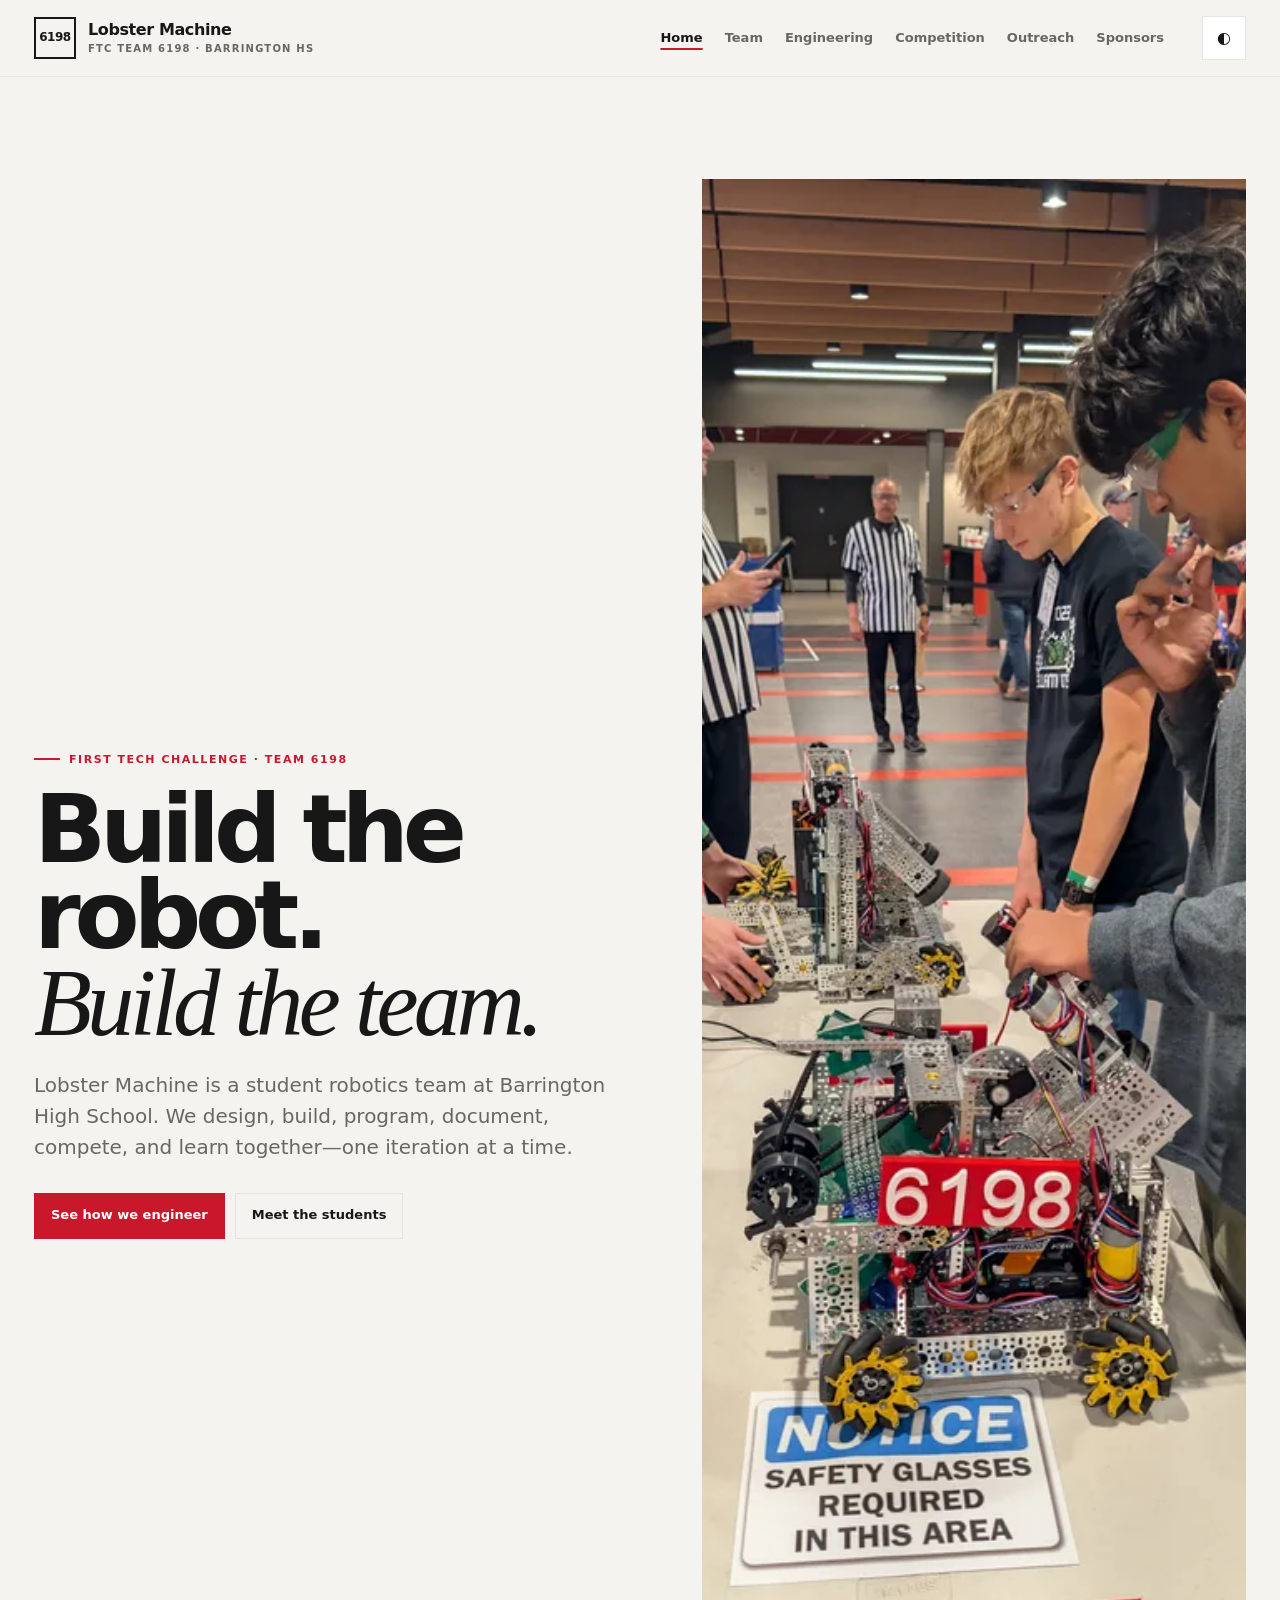
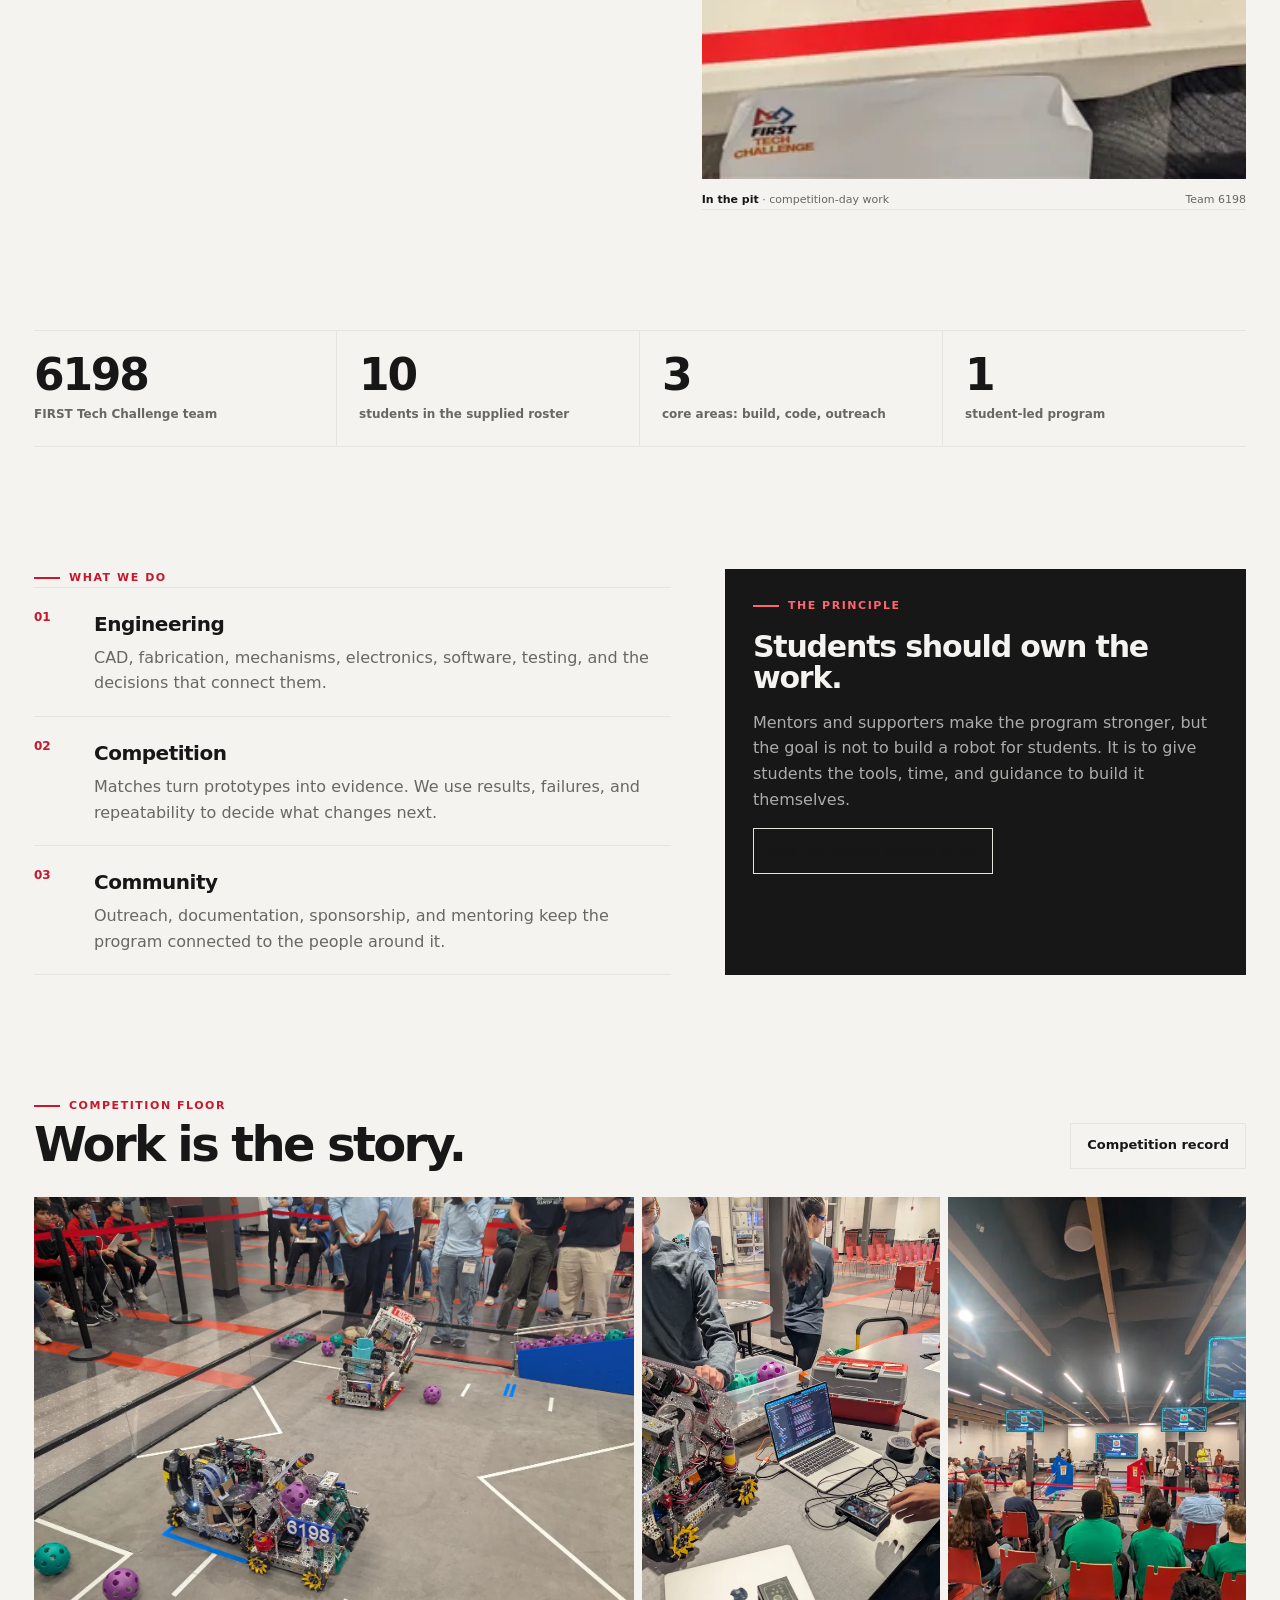
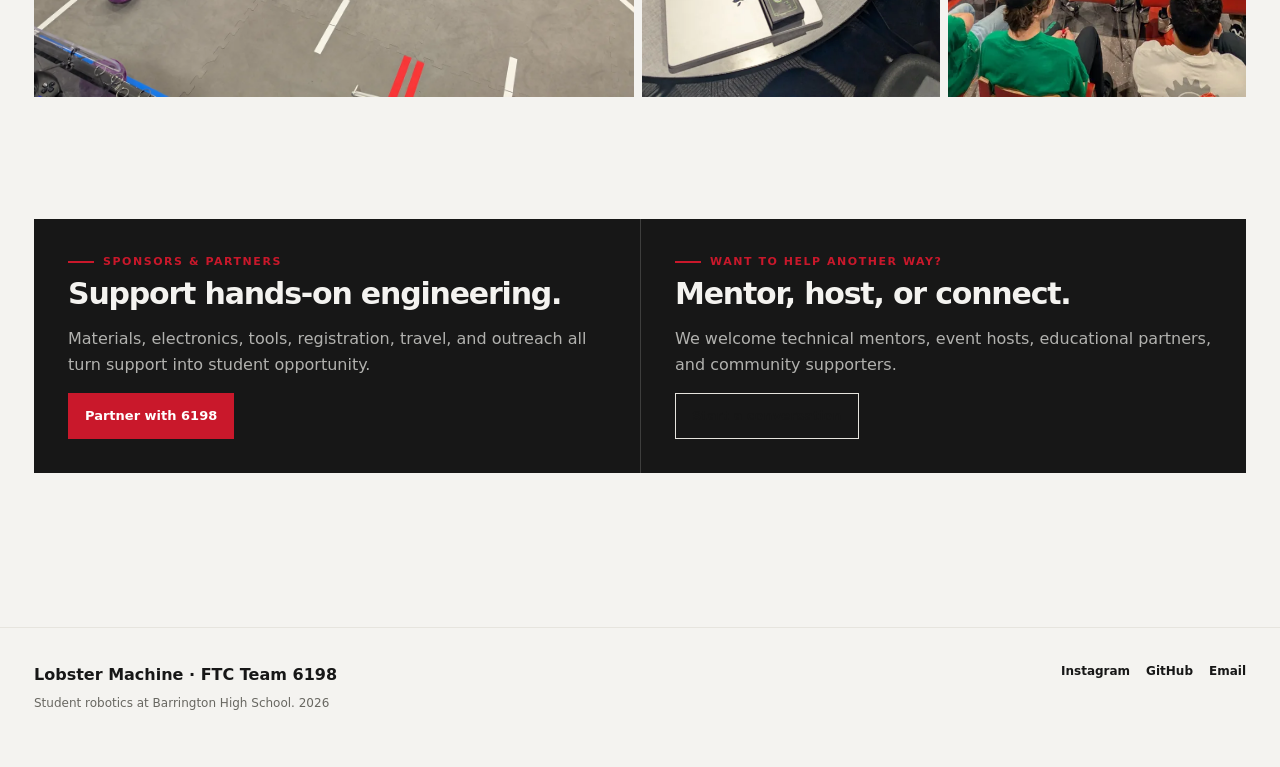
==== commit f6d6704d: "Removed VC-Indicators" ====
--- a/index.html
+++ b/index.html
@@ -1,35 +1,133 @@
 <!doctype html>
-<html lang="en"><head>
-<meta charset="utf-8"><meta name="viewport" content="width=device-width,initial-scale=1">
-<title>FTC Team 6198 Lobster Machine · FTC 6198 Lobster Machine</title>
-<meta name="description" content="Meet Lobster Machine, FTC Team 6198 from Barrington High School.">
-<meta name="theme-color" content="#e21b2d">
-<link rel="stylesheet" href="assets/css/site.css">
-</head><body data-page="home">
-<a class="skip" href="#main">Skip to content</a>
-<header class="site-header"><div class="container navbar">
-<a class="brand" href="index.html"><img class="brand-logo" src="assets/images/Logo.webp" alt="FTC Team 6198 logo" width="512" height="355" loading="eager" decoding="async"><div class="brand-copy">Lobster Machine<small>FTC Team 6198 · Barrington HS</small></div></a>
-<nav class="nav-links" id="navLinks" aria-label="Primary"><a data-page="home" href="index.html">Home</a><a data-page="team" href="team.html">Team</a><a data-page="status" href="status.html">Progress</a><a data-page="events" href="events.html">Events</a><a data-page="sponsors" href="sponsors.html">Sponsors</a><a data-page="mentors" href="mentors.html">Mentors</a></nav>
-<button class="icon-btn menu-btn" id="menuToggle" aria-label="Open menu">☰</button><button class="icon-btn" id="themeToggle" aria-label="Switch theme">☾</button>
-</div></header>
+<html lang="en">
+<head>
+  <meta charset="utf-8">
+  <meta name="viewport" content="width=device-width, initial-scale=1">
+  <meta name="description" content="Lobster Machine is FTC Team 6198 at Barrington High School: a student-led robotics program focused on engineering, competition, and community.">
+  <meta name="theme-color" content="#c9182b">
+  <link rel="canonical" href="https://ftc6198-bhs.vercel.app/">
+  <meta property="og:type" content="website">
+  <meta property="og:title" content="FTC Team 6198 Lobster Machine | Barrington High School">
+  <meta property="og:description" content="Lobster Machine is FTC Team 6198 at Barrington High School: a student-led robotics program focused on engineering, competition, and community.">
+  <meta property="og:url" content="https://ftc6198-bhs.vercel.app/">
+  <title>FTC Team 6198 Lobster Machine | Barrington High School</title>
+  <script type="application/ld+json">
+  {
+    "@context": "https://schema.org",
+    "@type": "EducationalOrganization",
+    "name": "FTC Team 6198 Lobster Machine",
+    "description": "Student robotics team at Barrington High School.",
+    "url": "https://ftc6198-bhs.vercel.app/"
+  }
+  </script>
+  <link rel="stylesheet" href="assets/css/site.css">
+  
+</head>
+<body data-page="home">
+<a class="skip-link" href="#main">Skip to content</a>
+<header class="site-header">
+  <div class="container header-row">
+    <a class="brand" href="/" aria-label="Lobster Machine, FTC Team 6198 home">
+      <span class="brand-mark" aria-hidden="true">6198</span>
+      <span class="brand-copy"><span class="brand-name">Lobster Machine</span><span class="brand-meta">FTC Team 6198 · Barrington HS</span></span>
+    </a>
+    <nav class="nav" data-nav id="site-navigation" aria-label="Primary navigation">
+      <a data-page="home" href="/">Home</a>
+      <a data-page="team" href="/team">Team</a>
+      <a data-page="engineering" href="/engineering">Engineering</a>
+      <a data-page="competition" href="/competition">Competition</a>
+      <a data-page="outreach" href="/outreach">Outreach</a>
+      <a data-page="sponsors" href="/sponsors">Sponsors</a>
+    </nav>
+    <div class="header-actions">
+      <button class="icon-button" type="button" data-theme-button aria-label="Use dark theme">◐</button>
+      <button class="menu-button" type="button" data-menu-button aria-label="Open navigation" aria-expanded="false" aria-controls="site-navigation">☰</button>
+    </div>
+  </div>
+</header>
 <main id="main">
-<section class="hero"><div class="container">
-<div class="eyebrow">FIRST Tech Challenge · Team 6198</div>
-<h1>We build robots.<br><span>We build people.</span></h1>
-<p>Lobster Machine is a student-led robotics team from Barrington High School. We design, build, program, compete, and share what we learn—while building the skills and relationships that last beyond the season.</p>
-<div class="actions"><a class="btn btn-primary" href="sponsors.html">Support the team →</a><a class="btn" href="team.html">Meet the team</a><a class="btn" href="status.html">See our progress</a></div>
-<div class="stats"><div class="stat"><strong>6198</strong><span>FTC team number</span></div><div class="stat"><strong>7</strong><span>student team members</span></div><div class="stat"><strong>3+</strong><span>core technical disciplines</span></div><div class="stat"><strong>1</strong><span>shared goal: keep improving</span></div></div>
-</div></section>
-<section class="section"><div class="container">
-<div class="section-head"><div><div class="kicker">Why we exist</div><h2>Engineering with purpose.</h2><p>Competition is the deadline. Learning, leadership, and community impact are the product.</p></div></div>
-<div class="grid grid-3"><article class="card"><div class="kicker">01 · Build</div><h3>Design → Prototype → Iterate</h3><p class="muted">Students work through real engineering tradeoffs: mechanisms, CAD, reliability, controls, and strategy.</p></article>
-<article class="card"><div class="kicker">02 · Program</div><h3>Make the robot think</h3><p class="muted">Programming turns mechanical ideas into repeatable autonomous and driver-controlled performance.</p></article>
-<article class="card"><div class="kicker">03 · Connect</div><h3>Bring STEM outward</h3><p class="muted">Outreach, documentation, sponsorships, and public relations help us share robotics beyond the competition floor.</p></article></div>
-</div></section>
-<section class="section"><div class="container"><div class="sponsor-cta"><div><div class="kicker" style="color:#ff897f">Help us build the next iteration</div><h2 style="margin:6px 0">Your support becomes parts, tools, travel, and opportunities.</h2><p>We are actively seeking sponsors and in-kind partners who want to invest in hands-on STEM education.</p></div><a class="btn" href="mailto:bhs.ftc6198+sponsorship@proton.me">Start a sponsorship conversation</a></div></div></section>
-<section class="section"><div class="container"><div class="section-head"><div><div class="kicker">Season snapshot</div><h2>What we’re working on</h2><p>Follow the public build log for competition recaps, outreach notes, and progress updates.</p></div><a class="btn" href="status.html">Open progress log →</a></div>
-<div class="grid grid-2"><article class="card"><div class="kicker">Build</div><h3>Iterating for reliability</h3><p class="muted">Our development process emphasizes testing mechanisms, refining control, and learning from every match.</p></article><article class="card"><div class="kicker">Community</div><h3>Growing the support network</h3><p class="muted">Sponsors, mentors, volunteers, families, and school partners make a student robotics program possible.</p></article></div></div></section>
-<section class="section"><div class="container"><div class="section-head"><div><div class="kicker">Highlights</div><h2>Competition floor</h2></div></div><div class="gallery">
-<figure><picture class="gallery-image"><source type="image/webp" srcset="assets/images/LeagueMeet1-Picture2-480w.webp 480w, assets/images/LeagueMeet1-Picture2-960w.webp 960w, assets/images/LeagueMeet1-Picture2-1600w.webp 1600w" sizes="(max-width: 650px) 50vw, (max-width: 950px) 33vw, 25vw"><img src="assets/images/LeagueMeet1-Picture2.jpg" alt="Team member working on the robot at a competition" width="1205" height="1600" loading="eager" decoding="async" fetchpriority="high"></picture></figure><figure><picture class="gallery-image"><source type="image/webp" srcset="assets/images/LeagueMeet1-Picture8-480w.webp 480w, assets/images/LeagueMeet1-Picture8-960w.webp 960w, assets/images/LeagueMeet1-Picture8-1600w.webp 1600w" sizes="(max-width: 650px) 50vw, (max-width: 950px) 33vw, 25vw"><img src="assets/images/LeagueMeet1-Picture8.jpg" alt="FTC robots competing on the field" width="1600" height="1205" loading="lazy" decoding="async"></picture></figure><figure><picture class="gallery-image"><source type="image/webp" srcset="assets/images/LeagueMeet1-Picture12-480w.webp 480w, assets/images/LeagueMeet1-Picture12-960w.webp 960w, assets/images/LeagueMeet1-Picture12-1600w.webp 1600w" sizes="(max-width: 650px) 50vw, (max-width: 950px) 33vw, 25vw"><img src="assets/images/LeagueMeet1-Picture12.jpg" alt="Team working around the robot" width="1205" height="1600" loading="lazy" decoding="async"></picture></figure><figure><picture class="gallery-image"><source type="image/webp" srcset="assets/images/LeagueMeet1-Picture6-480w.webp 480w, assets/images/LeagueMeet1-Picture6-960w.webp 960w, assets/images/LeagueMeet1-Picture6-1600w.webp 1600w" sizes="(max-width: 650px) 50vw, (max-width: 950px) 33vw, 25vw"><img src="assets/images/LeagueMeet1-Picture6.jpg" alt="FTC competition venue" width="1600" height="1205" loading="lazy" decoding="async"></picture></figure>
-</div></div></section>
-</main><footer class="footer"><div class="container footer-grid"><div><strong>Lobster Machine · FTC Team 6198</strong><br>Built by students at Barrington High School. <span class="year"></span></div><div class="socials"><a href="https://www.instagram.com/ftc6198_bhs" target="_blank" rel="noopener">Instagram</a><a href="https://github.com/ftc6198-bhs" target="_blank" rel="noopener">GitHub</a><a href="mailto:bhs.ftc6198@proton.me">Email</a></div></div></footer><script src="assets/js/site.js"></script></body></html>+<section class="hero">
+  <div class="container hero-grid">
+    <div>
+      <div class="eyebrow">FIRST Tech Challenge · Team 6198</div>
+      <h1>Build the robot.<br><em>Build the team.</em></h1>
+      <p class="hero-lede">Lobster Machine is a student robotics team at Barrington High School. We design, build, program, document, compete, and learn together—one iteration at a time.</p>
+      <div class="hero-actions">
+        <a class="button red" href="/engineering">See how we engineer</a>
+        <a class="button secondary" href="/team">Meet the students</a>
+      </div>
+    </div>
+    <div class="hero-media">
+      <figure>
+        <picture>
+          <source type="image/webp" srcset="assets/images/LeagueMeet1-Picture12-960w.webp 960w, assets/images/LeagueMeet1-Picture12-1600w.webp 1600w" sizes="(max-width: 1000px) 100vw, 48vw">
+          <img src="assets/images/LeagueMeet1-Picture12.jpg" alt="Lobster Machine students working with their robot during a competition" width="1205" height="1600" fetchpriority="high">
+        </picture>
+        <figcaption class="hero-caption"><span><strong>In the pit</strong> · competition-day work</span><span>Team 6198</span></figcaption>
+      </figure>
+    </div>
+  </div>
+</section>
+<section class="section compact">
+  <div class="container">
+    <div class="stats" aria-label="Team facts">
+      <div class="stat"><strong>6198</strong><span>FIRST Tech Challenge team</span></div>
+      <div class="stat"><strong>10</strong><span>students in the supplied roster</span></div>
+      <div class="stat"><strong>3</strong><span>core areas: build, code, outreach</span></div>
+      <div class="stat"><strong>1</strong><span>student-led program</span></div>
+    </div>
+  </div>
+</section>
+<section class="section">
+  <div class="container editorial-grid">
+    <div>
+      <div class="eyebrow">What we do</div>
+      <div class="issue-list">
+        <article class="issue"><span class="issue-number">01</span><div><h3>Engineering</h3><p>CAD, fabrication, mechanisms, electronics, software, testing, and the decisions that connect them.</p></div></article>
+        <article class="issue"><span class="issue-number">02</span><div><h3>Competition</h3><p>Matches turn prototypes into evidence. We use results, failures, and repeatability to decide what changes next.</p></div></article>
+        <article class="issue"><span class="issue-number">03</span><div><h3>Community</h3><p>Outreach, documentation, sponsorship, and mentoring keep the program connected to the people around it.</p></div></article>
+      </div>
+    </div>
+    <aside class="note">
+      <div class="eyebrow">The principle</div>
+      <h3>Students should own the work.</h3>
+      <p>Mentors and supporters make the program stronger, but the goal is not to build a robot for students. It is to give students the tools, time, and guidance to build it themselves.</p>
+      <a class="button secondary" href="/team">See the people behind 6198</a>
+    </aside>
+  </div>
+</section>
+<section class="section compact">
+  <div class="container">
+    <div class="section-header"><div><div class="eyebrow">Competition floor</div><h2>Work is the story.</h2></div><a class="button secondary" href="/competition">Competition record</a></div>
+    <div class="photo-strip">
+      <figure><img src="assets/images/LeagueMeet1-Picture8-1600w.webp" alt="Lobster Machine robot competing on the field" width="1600" height="1205" loading="lazy"></figure>
+      <figure><img src="assets/images/LeagueMeet1-Picture3-960w.webp" alt="Students working on the robot at the pit table" width="1205" height="1600" loading="lazy"></figure>
+      <figure><img src="assets/images/LeagueMeet1-Picture6-960w.webp" alt="Robotics competition audience and field" width="1600" height="1205" loading="lazy"></figure>
+    </div>
+  </div>
+</section>
+<section class="section">
+  <div class="container">
+    <div class="support">
+      <div><div class="eyebrow">Sponsors & partners</div><h2>Support hands-on engineering.</h2><p>Materials, electronics, tools, registration, travel, and outreach all turn support into student opportunity.</p><a class="button red" href="/sponsors">Partner with 6198</a></div>
+      <div><div class="eyebrow">Want to help another way?</div><h2>Mentor, host, or connect.</h2><p>We welcome technical mentors, event hosts, educational partners, and community supporters.</p><a class="button secondary" href="mailto:bhs.ftc6198@proton.me">Start a conversation</a></div>
+    </div>
+  </div>
+</section>
+</main>
+<footer class="footer">
+  <div class="container footer-grid">
+    <div>
+      <strong>Lobster Machine · FTC Team 6198</strong>
+      <p>Student robotics at Barrington High School. <span data-year></span></p>
+    </div>
+    <div class="footer-links">
+      <a href="https://www.instagram.com/ftc6198_bhs" target="_blank" rel="noopener noreferrer">Instagram</a>
+      <a href="https://github.com/ftc6198-bhs" target="_blank" rel="noopener noreferrer">GitHub</a>
+      <a href="mailto:bhs.ftc6198@proton.me">Email</a>
+    </div>
+  </div>
+</footer>
+<script src="assets/js/site.js" defer></script>
+</body>
+</html>
--- a/assets/css/site.css
+++ b/assets/css/site.css
@@ -1,84 +1,260 @@
-
-:root{
-  --bg:#f7f7f8; --surface:#ffffff; --surface-2:#f1f2f4; --text:#101114; --muted:#656a73;
-  --line:#e2e4e8; --accent:#e21b2d; --accent-2:#ff6a00; --accent-soft:#fff0f2;
-  --shadow:0 16px 45px rgba(15,17,20,.08); --radius:20px; --max:1180px;
-  --navy:#111827; --success:#16845b;
-}
-html.dark{
-  --bg:#080808; --surface:#141414; --surface-2:#1d1d1d; --text:#f7f7f7; --muted:#a8adb7;
-  --line:#2a2a2a; --accent:#ff4b3e; --accent-2:#ff9800; --accent-soft:#2a1112;
-  --shadow:0 18px 55px rgba(0,0,0,.38);
-}
-*{box-sizing:border-box}
-html{scroll-behavior:smooth}
-body{margin:0;background:radial-gradient(circle at 85% 0%,rgba(226,27,45,.08),transparent 30rem),var(--bg);color:var(--text);font-family:Inter,ui-sans-serif,system-ui,-apple-system,BlinkMacSystemFont,"Segoe UI",sans-serif;line-height:1.55}
-a{color:inherit}
-img{max-width:100%;display:block}
-.container{width:min(var(--max),calc(100% - 32px));margin:auto}
-.skip{position:absolute;left:-9999px}.skip:focus{left:16px;top:16px;z-index:99;background:var(--surface);padding:10px 14px;border-radius:10px}
-.site-header{position:sticky;top:0;z-index:50;background:color-mix(in srgb,var(--bg) 88%,transparent);backdrop-filter:blur(18px);border-bottom:1px solid var(--line)}
-.navbar{min-height:76px;display:flex;align-items:center;gap:20px}
-.brand{display:flex;align-items:center;gap:11px;text-decoration:none;font-weight:850;letter-spacing:-.02em}
-.brand img{width:48px;height:40px;object-fit:contain}
-.brand-copy small{display:block;color:var(--muted);font-size:11px;font-weight:650;letter-spacing:.08em;text-transform:uppercase}
-.nav-links{display:flex;align-items:center;gap:4px;margin-left:auto}
-.nav-links a{padding:9px 12px;text-decoration:none;color:var(--muted);font-size:13px;font-weight:700;border-radius:10px}
-.nav-links a:hover,.nav-links a.active{background:var(--surface);color:var(--text);box-shadow:0 2px 10px rgba(0,0,0,.05)}
-.icon-btn{border:1px solid var(--line);background:var(--surface);color:var(--text);width:40px;height:40px;border-radius:12px;cursor:pointer;font-size:17px}
-.menu-btn{display:none}
-.hero{padding:82px 0 52px;position:relative;overflow:hidden}
-.hero:after{content:"";position:absolute;width:460px;height:460px;right:-180px;top:-180px;background:linear-gradient(135deg,rgba(226,27,45,.18),rgba(255,106,0,.08));filter:blur(8px);border-radius:50%;pointer-events:none}
-.eyebrow{display:inline-flex;align-items:center;gap:7px;color:var(--accent);font-size:12px;font-weight:850;letter-spacing:.12em;text-transform:uppercase}
-.eyebrow:before{content:"";width:22px;height:2px;background:currentColor}
-.hero h1{font-size:clamp(42px,7vw,78px);line-height:.98;letter-spacing:-.055em;max-width:850px;margin:16px 0}
-.hero h1 span{background:linear-gradient(90deg,var(--accent),var(--accent-2));-webkit-background-clip:text;background-clip:text;color:transparent}
-.hero p{max-width:680px;color:var(--muted);font-size:18px}
-.actions{display:flex;gap:10px;flex-wrap:wrap;margin-top:26px}
-.btn{display:inline-flex;align-items:center;justify-content:center;gap:8px;padding:11px 16px;border-radius:12px;border:1px solid var(--line);background:var(--surface);text-decoration:none;font-weight:800;font-size:13px;transition:.2s transform,.2s box-shadow,.2s background}
-.btn:hover{transform:translateY(-2px);box-shadow:0 8px 24px rgba(0,0,0,.1)}
-.btn-primary{background:var(--accent);color:white;border-color:var(--accent)}
-.btn-primary:hover{background:#c91527}
-.btn-dark{background:var(--text);color:var(--bg);border-color:var(--text)}
-.stats{display:grid;grid-template-columns:repeat(4,1fr);gap:12px;margin-top:38px}
-.stat{padding:18px;background:var(--surface);border:1px solid var(--line);border-radius:16px}
-.stat strong{font-size:26px;display:block;letter-spacing:-.03em}.stat span{font-size:12px;color:var(--muted);font-weight:700}
-.section{padding:44px 0}.section-head{display:flex;align-items:end;justify-content:space-between;gap:20px;margin-bottom:20px}.section-head h2{margin:0;font-size:30px;letter-spacing:-.035em}.section-head p{margin:4px 0 0;color:var(--muted);max-width:680px}
-.grid{display:grid;gap:16px}.grid-2{grid-template-columns:repeat(2,1fr)}.grid-3{grid-template-columns:repeat(3,1fr)}.grid-4{grid-template-columns:repeat(4,1fr)}
-.card{background:var(--surface);border:1px solid var(--line);border-radius:var(--radius);padding:22px;box-shadow:var(--shadow)}
-.card h3,.card h2{margin-top:0;letter-spacing:-.025em}.muted{color:var(--muted)}.small{font-size:12px}
-.kicker{font-size:11px;font-weight:850;letter-spacing:.1em;text-transform:uppercase;color:var(--accent)}
-.callout{background:linear-gradient(135deg,var(--accent-soft),var(--surface));border:1px solid color-mix(in srgb,var(--accent) 22%,var(--line))}
-.sponsor-cta{padding:30px;display:grid;grid-template-columns:1fr auto;align-items:center;gap:20px;background:linear-gradient(110deg,#5b0b12,#1b0c0e);color:white;border-radius:24px}
-.sponsor-cta p{color:#e8cfd1;margin:6px 0 0}.sponsor-cta .btn{background:white;color:#1a0a0b;border-color:white}
-.list-clean{list-style:none;padding:0;margin:0;display:grid;gap:10px}.list-clean li{display:flex;gap:10px;align-items:flex-start}.list-clean li:before{content:"✓";color:var(--accent);font-weight:900}
-.timeline{position:relative;display:grid;gap:18px}.timeline:before{content:"";position:absolute;left:9px;top:8px;bottom:8px;width:2px;background:var(--line)}
-.timeline-item{position:relative;padding-left:34px}.timeline-item:before{content:"";position:absolute;left:3px;top:7px;width:14px;height:14px;border-radius:50%;background:var(--accent);box-shadow:0 0 0 5px var(--accent-soft)}
-.timeline-item strong{display:block}.timeline-item p{margin:3px 0;color:var(--muted)}
-.page-hero{padding:56px 0 28px}.page-hero h1{font-size:48px;line-height:1.02;letter-spacing:-.05em;margin:10px 0}.page-hero p{color:var(--muted);max-width:720px}
-.team-grid{display:grid;grid-template-columns:repeat(3,1fr);gap:18px}
-.member-card{overflow:hidden;padding:0;transition:.2s transform,.2s box-shadow}.member-card:hover{transform:translateY(-4px)}
-.member-photo{aspect-ratio:4/3;position:relative;background:linear-gradient(135deg,var(--accent-soft),var(--surface-2));overflow:hidden}
-.member-photo img{width:100%;height:100%;object-fit:cover}
-.member-photo .photo-note{position:absolute;bottom:10px;left:10px;right:10px;background:rgba(0,0,0,.7);color:white;border-radius:9px;padding:5px 8px;font-size:10px;font-weight:700}
-.member-body{padding:18px}.member-body h3{margin:0 0 4px;font-size:20px}.role{color:var(--accent);font-size:12px;font-weight:850}.bio{color:var(--muted);font-size:13px;margin:10px 0 0}.chips{display:flex;flex-wrap:wrap;gap:6px;margin-top:12px}.chip{padding:5px 8px;background:var(--surface-2);border-radius:999px;font-size:10px;font-weight:800;color:var(--muted)}
-.avatar-placeholder{height:100%;display:grid;place-items:center;font-size:56px;font-weight:900;color:var(--accent)}
-.photo-upload-note{font-size:11px;color:var(--muted);margin-top:14px}
-.table-wrap{overflow:auto}.table{width:100%;border-collapse:collapse}.table th,.table td{text-align:left;padding:13px 12px;border-bottom:1px solid var(--line);font-size:13px}.table th{font-size:11px;text-transform:uppercase;letter-spacing:.08em;color:var(--muted)}
-.progress{height:8px;background:var(--surface-2);border-radius:99px;overflow:hidden}.progress span{display:block;height:100%;width:var(--w);background:linear-gradient(90deg,var(--accent),var(--accent-2));border-radius:99px}
-.sponsor-card{display:flex;flex-direction:column;min-height:190px}.sponsor-card .grow{flex:1}.amount{font-size:28px;font-weight:900;letter-spacing:-.04em}
-.gallery{display:grid;grid-template-columns:repeat(4,1fr);gap:10px}.gallery figure{margin:0;overflow:hidden;border-radius:14px;background:var(--surface-2);aspect-ratio:1/1}.gallery img{width:100%;height:100%;object-fit:cover;transition:.3s transform}.gallery figure:hover img{transform:scale(1.05)}
-.contact-grid{display:grid;grid-template-columns:repeat(2,1fr);gap:12px}.contact{display:flex;align-items:center;gap:12px;padding:14px;border:1px solid var(--line);border-radius:14px;text-decoration:none}.contact-icon{width:38px;height:38px;border-radius:10px;display:grid;place-items:center;background:var(--accent-soft);color:var(--accent);font-weight:900}.contact span{font-size:12px;color:var(--muted);display:block}.contact strong{font-size:13px}
-.post{cursor:pointer}.post summary{list-style:none;display:flex;justify-content:space-between;gap:20px}.post summary::-webkit-details-marker{display:none}.post[open] summary{margin-bottom:12px}.post .arrow{transition:.2s}.post[open] .arrow{transform:rotate(180deg)}
-.footer{border-top:1px solid var(--line);margin-top:50px;padding:28px 0 50px;color:var(--muted);font-size:12px}.footer-grid{display:flex;justify-content:space-between;gap:20px}.socials{display:flex;gap:10px}.socials a{padding:7px 10px;border:1px solid var(--line);border-radius:9px;text-decoration:none}
-@media(max-width:950px){.nav-links{display:none}.menu-btn{display:block;margin-left:auto}.nav-links.open{position:absolute;display:grid;left:16px;right:16px;top:68px;background:var(--surface);border:1px solid var(--line);border-radius:16px;padding:10px;box-shadow:var(--shadow)}.nav-links.open a{padding:12px}.stats,.grid-4{grid-template-columns:repeat(2,1fr)}.grid-3,.team-grid{grid-template-columns:repeat(2,1fr)}.gallery{grid-template-columns:repeat(3,1fr)}}
-@media(max-width:650px){.container{width:min(var(--max),calc(100% - 22px))}.hero{padding-top:54px}.hero h1{font-size:46px}.stats,.grid-2,.grid-3,.grid-4,.team-grid,.contact-grid{grid-template-columns:1fr}.gallery{grid-template-columns:repeat(2,1fr)}.sponsor-cta{grid-template-columns:1fr}.page-hero h1{font-size:38px}.footer-grid{flex-direction:column}}
-@media(prefers-reduced-motion:reduce){html{scroll-behavior:auto}*,*:before,*:after{transition:none!important}}
-
-/* Image performance & resilience */
-.brand-logo{object-fit:contain;object-position:center;flex:none}
-.gallery picture{display:block;width:100%;height:100%}
-.gallery img,.member-img{background:var(--surface-2);object-position:center;}
-.gallery img{content-visibility:auto;}
-img{height:auto}
-@media (min-width:951px){.gallery img{image-rendering:auto}}
+:root {
+  color-scheme: light;
+  --page: #f4f3f0;
+  --paper: #ffffff;
+  --ink: #171717;
+  --muted: #686761;
+  --faint: #e6e4de;
+  --accent: #c9182b;
+  --accent-dark: #9e1020;
+  --accent-pale: #f8e7e9;
+  --dark: #171717;
+  --max: 1240px;
+  --gutter: clamp(18px, 3vw, 34px);
+  --serif: Georgia, 'Times New Roman', serif;
+  --sans: Inter, ui-sans-serif, system-ui, -apple-system, BlinkMacSystemFont, 'Segoe UI', sans-serif;
+}
+
+html[data-theme="dark"] {
+  color-scheme: dark;
+  --page: #111111;
+  --paper: #181818;
+  --ink: #f2f0eb;
+  --muted: #aaa79f;
+  --faint: #2c2c2b;
+  --accent: #f0444d;
+  --accent-dark: #ff6870;
+  --accent-pale: #32181b;
+  --dark: #f2f0eb;
+}
+
+* { box-sizing: border-box; }
+html { scroll-behavior: smooth; }
+body {
+  margin: 0;
+  background: var(--page);
+  color: var(--ink);
+  font-family: var(--sans);
+  font-size: 16px;
+  line-height: 1.6;
+  -webkit-font-smoothing: antialiased;
+}
+body.menu-open { overflow: hidden; }
+a { color: inherit; }
+img { display: block; max-width: 100%; }
+button, input, textarea, select { font: inherit; }
+button { color: inherit; }
+
+.container { width: min(var(--max), calc(100% - (var(--gutter) * 2))); margin-inline: auto; }
+.skip-link {
+  position: fixed; z-index: 1000; left: 16px; top: -80px;
+  background: var(--ink); color: var(--page); padding: 10px 14px; text-decoration: none;
+}
+.skip-link:focus { top: 16px; }
+
+.site-header {
+  position: sticky; top: 0; z-index: 100;
+  background: color-mix(in srgb, var(--page) 94%, transparent);
+  border-bottom: 1px solid var(--faint);
+  backdrop-filter: blur(12px);
+}
+.header-row { min-height: 76px; display: flex; align-items: center; gap: 28px; }
+.brand { display: inline-flex; align-items: center; gap: 12px; text-decoration: none; min-width: 250px; }
+.brand-mark {
+  width: 42px; height: 42px; display: grid; place-items: center;
+  border: 2px solid var(--ink); font-size: 12px; font-weight: 900; letter-spacing: -.04em;
+}
+.brand-copy { line-height: 1.05; }
+.brand-name { display: block; font-size: 16px; font-weight: 850; letter-spacing: -.025em; }
+.brand-meta { display: block; margin-top: 5px; color: var(--muted); font-size: 10px; font-weight: 750; letter-spacing: .12em; text-transform: uppercase; }
+.nav { margin-left: auto; display: flex; align-items: center; gap: 2px; }
+.nav a { padding: 9px 10px; color: var(--muted); font-size: 13px; font-weight: 750; text-decoration: none; }
+.nav a:hover, .nav a[aria-current="page"] { color: var(--ink); }
+.nav a[aria-current="page"] { text-decoration: underline; text-decoration-color: var(--accent); text-decoration-thickness: 2px; text-underline-offset: 6px; }
+.header-actions { display: flex; gap: 8px; align-items: center; }
+.icon-button, .menu-button {
+  width: 44px; height: 44px; border: 1px solid var(--faint); background: var(--paper); display: grid; place-items: center;
+  cursor: pointer;
+}
+.menu-button { display: none; }
+
+:focus-visible { outline: 3px solid var(--accent); outline-offset: 3px; }
+
+.eyebrow {
+  display: flex; align-items: center; gap: 9px; color: var(--accent);
+  font-size: 11px; font-weight: 850; letter-spacing: .14em; text-transform: uppercase;
+}
+.eyebrow::before { content: ''; width: 26px; height: 2px; background: currentColor; }
+
+.hero { padding: clamp(54px, 8vw, 104px) 0 72px; }
+.hero-grid { display: grid; grid-template-columns: minmax(0, 1.03fr) minmax(380px, .97fr); gap: clamp(40px, 7vw, 92px); align-items: center; }
+.hero h1 { margin: 18px 0 24px; max-width: 780px; font-size: clamp(52px, 7.4vw, 104px); line-height: .91; letter-spacing: -.065em; font-weight: 850; }
+.hero h1 em { font-family: var(--serif); font-weight: 400; letter-spacing: -.05em; }
+.hero-lede { max-width: 650px; color: var(--muted); font-size: clamp(17px, 2vw, 20px); line-height: 1.55; }
+.hero-actions { display: flex; flex-wrap: wrap; gap: 10px; margin-top: 30px; }
+.button {
+  display: inline-flex; min-height: 46px; align-items: center; justify-content: center; gap: 8px;
+  padding: 10px 16px; border: 1px solid var(--ink); background: var(--ink); color: var(--page);
+  font-size: 13px; font-weight: 800; text-decoration: none; transition: background .16s ease, color .16s ease, transform .16s ease;
+}
+.button:hover { transform: translateY(-1px); }
+.button.secondary { background: transparent; color: var(--ink); border-color: var(--faint); }
+.button.secondary:hover { border-color: var(--ink); }
+.button.red { background: var(--accent); border-color: var(--accent); color: #fff; }
+
+.hero-media { position: relative; }
+.hero-media figure { margin: 0; }
+.hero-media img { width: 100%; aspect-ratio: 4 / 5; object-fit: cover; }
+.hero-caption {
+  display: flex; justify-content: space-between; gap: 16px; padding: 12px 0 0;
+  border-bottom: 1px solid var(--faint); color: var(--muted); font-size: 11px;
+}
+.hero-caption strong { color: var(--ink); }
+
+.section { padding: 74px 0; }
+.section.compact { padding: 48px 0; }
+.section-header { display: flex; justify-content: space-between; align-items: end; gap: 28px; margin-bottom: 28px; }
+.section-header h2 { margin: 5px 0 0; font-size: clamp(30px, 4vw, 48px); line-height: 1.02; letter-spacing: -.055em; }
+.section-header p { max-width: 620px; margin: 8px 0 0; color: var(--muted); }
+
+.rule { border: 0; border-top: 1px solid var(--faint); margin: 0; }
+.stats { display: grid; grid-template-columns: repeat(4, 1fr); border-top: 1px solid var(--faint); border-bottom: 1px solid var(--faint); }
+.stat { padding: 22px 18px 22px 0; border-right: 1px solid var(--faint); }
+.stat:not(:first-child) { padding-left: 22px; }
+.stat:last-child { border-right: 0; }
+.stat strong { display: block; font-size: clamp(28px, 4vw, 44px); line-height: 1; letter-spacing: -.05em; }
+.stat span { display: block; margin-top: 8px; color: var(--muted); font-size: 12px; font-weight: 700; }
+
+.editorial-grid { display: grid; grid-template-columns: 1.1fr .9fr; gap: 54px; }
+.issue-list { border-top: 1px solid var(--faint); }
+.issue { display: grid; grid-template-columns: 42px 1fr; gap: 18px; padding: 20px 0; border-bottom: 1px solid var(--faint); }
+.issue-number { color: var(--accent); font-size: 12px; font-weight: 850; }
+.issue h3 { margin: 0; font-size: 20px; letter-spacing: -.025em; }
+.issue p { margin: 5px 0 0; color: var(--muted); }
+.note { padding: 28px; background: var(--dark); color: var(--page); }
+.note .eyebrow { color: #ff6570; }
+.note h3 { margin: 16px 0 12px; font-size: 30px; line-height: 1.05; letter-spacing: -.04em; }
+.note p { color: color-mix(in srgb, var(--page) 68%, transparent); }
+
+.photo-strip { display: grid; grid-template-columns: 1.45fr .72fr .72fr; min-height: 500px; gap: 8px; }
+.photo-strip figure { margin: 0; min-height: 100%; overflow: hidden; }
+.photo-strip img { width: 100%; height: 100%; object-fit: cover; transition: transform .3s ease; }
+.photo-strip figure:hover img { transform: scale(1.015); }
+
+.masthead { padding: 68px 0 46px; border-bottom: 1px solid var(--faint); }
+.masthead h1 { margin: 12px 0 12px; max-width: 900px; font-size: clamp(46px, 6.5vw, 82px); line-height: .94; letter-spacing: -.065em; }
+.masthead p { max-width: 760px; color: var(--muted); font-size: 18px; }
+
+.columns { display: grid; grid-template-columns: 1.3fr .7fr; gap: 56px; }
+.prose > *:first-child { margin-top: 0; }
+.prose h2 { margin: 42px 0 10px; font-size: 30px; line-height: 1.1; letter-spacing: -.04em; }
+.prose h3 { margin: 28px 0 8px; font-size: 19px; }
+.prose p { color: var(--muted); }
+.prose ul { padding-left: 20px; color: var(--muted); }
+.side-index { position: sticky; top: 105px; align-self: start; border-top: 2px solid var(--ink); }
+.side-index a { display: block; padding: 12px 0; border-bottom: 1px solid var(--faint); font-size: 13px; font-weight: 750; text-decoration: none; }
+.side-index a:hover { color: var(--accent); }
+
+.roster { display: grid; grid-template-columns: repeat(2, 1fr); border-top: 1px solid var(--faint); }
+.person { display: grid; grid-template-columns: 84px 1fr; gap: 18px; padding: 22px 0; border-bottom: 1px solid var(--faint); }
+.person:nth-child(odd) { padding-right: 28px; border-right: 1px solid var(--faint); }
+.person:nth-child(even) { padding-left: 28px; }
+.person-mark { width: 84px; aspect-ratio: 1; display: grid; place-items: center; background: var(--accent-pale); color: var(--accent); font-size: 22px; font-weight: 900; }
+.person h3 { margin: 0; font-size: 19px; letter-spacing: -.025em; }
+.person-role { margin-top: 3px; color: var(--accent); font-size: 11px; font-weight: 850; text-transform: uppercase; letter-spacing: .08em; }
+.person p { margin: 9px 0 0; color: var(--muted); font-size: 13px; }
+
+.results { border-top: 2px solid var(--ink); }
+.result { display: grid; grid-template-columns: 130px 1fr auto; gap: 24px; align-items: center; padding: 24px 0; border-bottom: 1px solid var(--faint); }
+.result-year { font-family: var(--serif); font-size: 28px; }
+.result h3 { margin: 0; font-size: 19px; }
+.result p { margin: 4px 0 0; color: var(--muted); font-size: 13px; }
+.result-status { color: var(--accent); font-size: 11px; font-weight: 850; text-transform: uppercase; letter-spacing: .08em; }
+
+.gallery { display: grid; grid-template-columns: repeat(12, 1fr); gap: 8px; }
+.gallery figure { margin: 0; overflow: hidden; }
+.gallery figure:nth-child(1) { grid-column: span 7; grid-row: span 2; }
+.gallery figure:nth-child(2), .gallery figure:nth-child(3) { grid-column: span 5; }
+.gallery figure:nth-child(n+4) { grid-column: span 3; }
+.gallery img { width: 100%; height: 100%; min-height: 210px; object-fit: cover; }
+.gallery figure:first-child img { min-height: 430px; }
+
+.sponsor-grid { display: grid; grid-template-columns: repeat(2, 1fr); gap: 1px; background: var(--faint); border: 1px solid var(--faint); }
+.sponsor { background: var(--paper); padding: 28px; min-height: 190px; display: flex; flex-direction: column; }
+.sponsor h2 { margin: 8px 0; font-size: 28px; letter-spacing: -.04em; }
+.sponsor p { color: var(--muted); margin: 0 0 20px; }
+.sponsor .button { margin-top: auto; align-self: flex-start; }
+.support { display: grid; grid-template-columns: 1fr 1fr; background: var(--dark); color: var(--page); }
+.support > div { padding: 34px; }
+.support > div + div { border-left: 1px solid color-mix(in srgb, var(--page) 18%, transparent); }
+.support h2 { margin: 8px 0 10px; font-size: 30px; line-height: 1.05; letter-spacing: -.04em; }
+.support p { color: color-mix(in srgb, var(--page) 70%, transparent); }
+
+.timeline { border-left: 1px solid var(--faint); margin-left: 8px; }
+.timeline-entry { position: relative; padding: 0 0 34px 30px; }
+.timeline-entry::before { content: ''; position: absolute; width: 9px; height: 9px; left: -5px; top: 7px; background: var(--accent); }
+.timeline-date { color: var(--accent); font-size: 11px; font-weight: 850; letter-spacing: .1em; text-transform: uppercase; }
+.timeline-entry h2 { margin: 6px 0; font-size: 24px; letter-spacing: -.035em; }
+.timeline-entry p { margin: 0; color: var(--muted); max-width: 760px; }
+
+.placeholder {
+  padding: 18px 20px; border: 1px dashed color-mix(in srgb, var(--accent) 55%, var(--faint));
+  background: var(--accent-pale); color: var(--muted); font-size: 13px;
+}
+.placeholder strong { color: var(--ink); }
+
+.footer { margin-top: 80px; padding: 34px 0 54px; border-top: 1px solid var(--faint); }
+.footer-grid { display: grid; grid-template-columns: 1fr auto; gap: 28px; }
+.footer strong { color: var(--ink); }
+.footer p { margin: 6px 0 0; color: var(--muted); font-size: 12px; }
+.footer-links { display: flex; gap: 16px; flex-wrap: wrap; justify-content: flex-end; align-content: start; }
+.footer-links a { font-size: 12px; font-weight: 750; text-decoration: none; }
+.footer-links a:hover { color: var(--accent); }
+
+@media (max-width: 1000px) {
+  .brand { min-width: 0; }
+  .nav { display: none; }
+  .menu-button { display: grid; margin-left: auto; }
+  .nav.is-open {
+    display: grid; position: fixed; left: var(--gutter); right: var(--gutter); top: 84px;
+    padding: 10px; background: var(--paper); border: 1px solid var(--faint); box-shadow: 0 24px 70px rgba(0,0,0,.14);
+  }
+  .nav.is-open a { padding: 14px 12px; border-bottom: 1px solid var(--faint); }
+  .nav.is-open a:last-child { border-bottom: 0; }
+  .hero-grid, .editorial-grid, .columns { grid-template-columns: 1fr; }
+  .hero-media { max-width: 720px; }
+  .side-index { position: static; }
+  .stats { grid-template-columns: repeat(2, 1fr); }
+  .stat:nth-child(2) { border-right: 0; }
+  .stat:nth-child(n+3) { border-top: 1px solid var(--faint); }
+}
+
+@media (max-width: 700px) {
+  .header-row { min-height: 68px; }
+  .brand-mark { width: 38px; height: 38px; }
+  .brand-meta { font-size: 9px; }
+  .hero { padding-top: 46px; }
+  .hero h1 { font-size: clamp(48px, 15vw, 74px); }
+  .hero-media img { aspect-ratio: 4 / 3; }
+  .stats, .roster, .sponsor-grid, .support { grid-template-columns: 1fr; }
+  .stat, .stat:not(:first-child) { padding: 18px 0; border-right: 0; }
+  .stat:nth-child(n+2) { border-top: 1px solid var(--faint); }
+  .person, .person:nth-child(odd), .person:nth-child(even) { padding: 18px 0; border-right: 0; }
+  .result { grid-template-columns: 1fr; gap: 7px; }
+  .result-status { order: -1; }
+  .photo-strip { grid-template-columns: 1fr 1fr; min-height: 420px; }
+  .photo-strip figure:first-child { grid-column: 1 / -1; }
+  .gallery { grid-template-columns: 1fr 1fr; }
+  .gallery figure:nth-child(n) { grid-column: auto; grid-row: auto; }
+  .gallery img, .gallery figure:first-child img { min-height: 180px; aspect-ratio: 1; }
+  .section-header { align-items: start; flex-direction: column; }
+  .support > div { padding: 26px 22px; }
+  .support > div + div { border-left: 0; border-top: 1px solid color-mix(in srgb, var(--page) 18%, transparent); }
+  .footer-grid { grid-template-columns: 1fr; }
+  .footer-links { justify-content: flex-start; }
+}
+
+@media (prefers-reduced-motion: reduce) {
+  html { scroll-behavior: auto; }
+  *, *::before, *::after { transition-duration: .001ms !important; animation-duration: .001ms !important; animation-iteration-count: 1 !important; }
+}
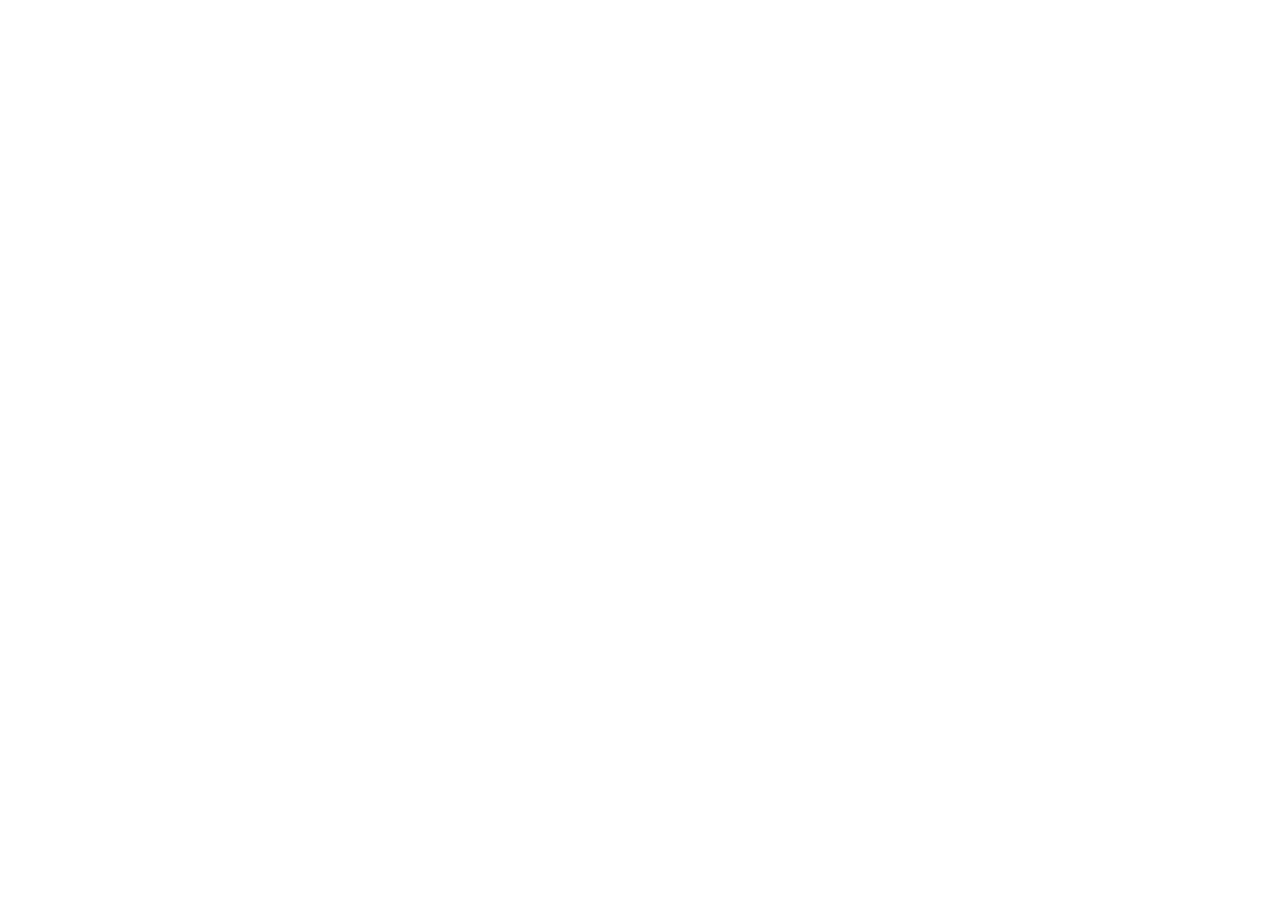
==== commit 74ddc219: "Redirect all site pages to Vercel URL Co-authored-by: dev-ananta <145180067+dev-ananta@users.noreply" ====
--- a/index.html
+++ b/index.html
@@ -3,131 +3,12 @@
 <head>
   <meta charset="utf-8">
   <meta name="viewport" content="width=device-width, initial-scale=1">
-  <meta name="description" content="Lobster Machine is FTC Team 6198 at Barrington High School: a student-led robotics program focused on engineering, competition, and community.">
-  <meta name="theme-color" content="#c9182b">
+  <title>Redirecting…</title>
   <link rel="canonical" href="https://ftc6198-bhs.vercel.app/">
-  <meta property="og:type" content="website">
-  <meta property="og:title" content="FTC Team 6198 Lobster Machine | Barrington High School">
-  <meta property="og:description" content="Lobster Machine is FTC Team 6198 at Barrington High School: a student-led robotics program focused on engineering, competition, and community.">
-  <meta property="og:url" content="https://ftc6198-bhs.vercel.app/">
-  <title>FTC Team 6198 Lobster Machine | Barrington High School</title>
-  <script type="application/ld+json">
-  {
-    "@context": "https://schema.org",
-    "@type": "EducationalOrganization",
-    "name": "FTC Team 6198 Lobster Machine",
-    "description": "Student robotics team at Barrington High School.",
-    "url": "https://ftc6198-bhs.vercel.app/"
-  }
-  </script>
-  <link rel="stylesheet" href="assets/css/site.css">
-  
+  <meta http-equiv="refresh" content="0; url=https://ftc6198-bhs.vercel.app/">
+  <script>window.location.replace('https://ftc6198-bhs.vercel.app/');</script>
 </head>
-<body data-page="home">
-<a class="skip-link" href="#main">Skip to content</a>
-<header class="site-header">
-  <div class="container header-row">
-    <a class="brand" href="/" aria-label="Lobster Machine, FTC Team 6198 home">
-      <span class="brand-mark" aria-hidden="true">6198</span>
-      <span class="brand-copy"><span class="brand-name">Lobster Machine</span><span class="brand-meta">FTC Team 6198 · Barrington HS</span></span>
-    </a>
-    <nav class="nav" data-nav id="site-navigation" aria-label="Primary navigation">
-      <a data-page="home" href="/">Home</a>
-      <a data-page="team" href="/team">Team</a>
-      <a data-page="engineering" href="/engineering">Engineering</a>
-      <a data-page="competition" href="/competition">Competition</a>
-      <a data-page="outreach" href="/outreach">Outreach</a>
-      <a data-page="sponsors" href="/sponsors">Sponsors</a>
-    </nav>
-    <div class="header-actions">
-      <button class="icon-button" type="button" data-theme-button aria-label="Use dark theme">◐</button>
-      <button class="menu-button" type="button" data-menu-button aria-label="Open navigation" aria-expanded="false" aria-controls="site-navigation">☰</button>
-    </div>
-  </div>
-</header>
-<main id="main">
-<section class="hero">
-  <div class="container hero-grid">
-    <div>
-      <div class="eyebrow">FIRST Tech Challenge · Team 6198</div>
-      <h1>Build the robot.<br><em>Build the team.</em></h1>
-      <p class="hero-lede">Lobster Machine is a student robotics team at Barrington High School. We design, build, program, document, compete, and learn together—one iteration at a time.</p>
-      <div class="hero-actions">
-        <a class="button red" href="/engineering">See how we engineer</a>
-        <a class="button secondary" href="/team">Meet the students</a>
-      </div>
-    </div>
-    <div class="hero-media">
-      <figure>
-        <picture>
-          <source type="image/webp" srcset="assets/images/LeagueMeet1-Picture12-960w.webp 960w, assets/images/LeagueMeet1-Picture12-1600w.webp 1600w" sizes="(max-width: 1000px) 100vw, 48vw">
-          <img src="assets/images/LeagueMeet1-Picture12.jpg" alt="Lobster Machine students working with their robot during a competition" width="1205" height="1600" fetchpriority="high">
-        </picture>
-        <figcaption class="hero-caption"><span><strong>In the pit</strong> · competition-day work</span><span>Team 6198</span></figcaption>
-      </figure>
-    </div>
-  </div>
-</section>
-<section class="section compact">
-  <div class="container">
-    <div class="stats" aria-label="Team facts">
-      <div class="stat"><strong>6198</strong><span>FIRST Tech Challenge team</span></div>
-      <div class="stat"><strong>10</strong><span>students in the supplied roster</span></div>
-      <div class="stat"><strong>3</strong><span>core areas: build, code, outreach</span></div>
-      <div class="stat"><strong>1</strong><span>student-led program</span></div>
-    </div>
-  </div>
-</section>
-<section class="section">
-  <div class="container editorial-grid">
-    <div>
-      <div class="eyebrow">What we do</div>
-      <div class="issue-list">
-        <article class="issue"><span class="issue-number">01</span><div><h3>Engineering</h3><p>CAD, fabrication, mechanisms, electronics, software, testing, and the decisions that connect them.</p></div></article>
-        <article class="issue"><span class="issue-number">02</span><div><h3>Competition</h3><p>Matches turn prototypes into evidence. We use results, failures, and repeatability to decide what changes next.</p></div></article>
-        <article class="issue"><span class="issue-number">03</span><div><h3>Community</h3><p>Outreach, documentation, sponsorship, and mentoring keep the program connected to the people around it.</p></div></article>
-      </div>
-    </div>
-    <aside class="note">
-      <div class="eyebrow">The principle</div>
-      <h3>Students should own the work.</h3>
-      <p>Mentors and supporters make the program stronger, but the goal is not to build a robot for students. It is to give students the tools, time, and guidance to build it themselves.</p>
-      <a class="button secondary" href="/team">See the people behind 6198</a>
-    </aside>
-  </div>
-</section>
-<section class="section compact">
-  <div class="container">
-    <div class="section-header"><div><div class="eyebrow">Competition floor</div><h2>Work is the story.</h2></div><a class="button secondary" href="/competition">Competition record</a></div>
-    <div class="photo-strip">
-      <figure><img src="assets/images/LeagueMeet1-Picture8-1600w.webp" alt="Lobster Machine robot competing on the field" width="1600" height="1205" loading="lazy"></figure>
-      <figure><img src="assets/images/LeagueMeet1-Picture3-960w.webp" alt="Students working on the robot at the pit table" width="1205" height="1600" loading="lazy"></figure>
-      <figure><img src="assets/images/LeagueMeet1-Picture6-960w.webp" alt="Robotics competition audience and field" width="1600" height="1205" loading="lazy"></figure>
-    </div>
-  </div>
-</section>
-<section class="section">
-  <div class="container">
-    <div class="support">
-      <div><div class="eyebrow">Sponsors & partners</div><h2>Support hands-on engineering.</h2><p>Materials, electronics, tools, registration, travel, and outreach all turn support into student opportunity.</p><a class="button red" href="/sponsors">Partner with 6198</a></div>
-      <div><div class="eyebrow">Want to help another way?</div><h2>Mentor, host, or connect.</h2><p>We welcome technical mentors, event hosts, educational partners, and community supporters.</p><a class="button secondary" href="mailto:bhs.ftc6198@proton.me">Start a conversation</a></div>
-    </div>
-  </div>
-</section>
-</main>
-<footer class="footer">
-  <div class="container footer-grid">
-    <div>
-      <strong>Lobster Machine · FTC Team 6198</strong>
-      <p>Student robotics at Barrington High School. <span data-year></span></p>
-    </div>
-    <div class="footer-links">
-      <a href="https://www.instagram.com/ftc6198_bhs" target="_blank" rel="noopener noreferrer">Instagram</a>
-      <a href="https://github.com/ftc6198-bhs" target="_blank" rel="noopener noreferrer">GitHub</a>
-      <a href="mailto:bhs.ftc6198@proton.me">Email</a>
-    </div>
-  </div>
-</footer>
-<script src="assets/js/site.js" defer></script>
+<body>
+  <p>Redirecting to <a href="https://ftc6198-bhs.vercel.app/">https://ftc6198-bhs.vercel.app/</a>.</p>
 </body>
 </html>
